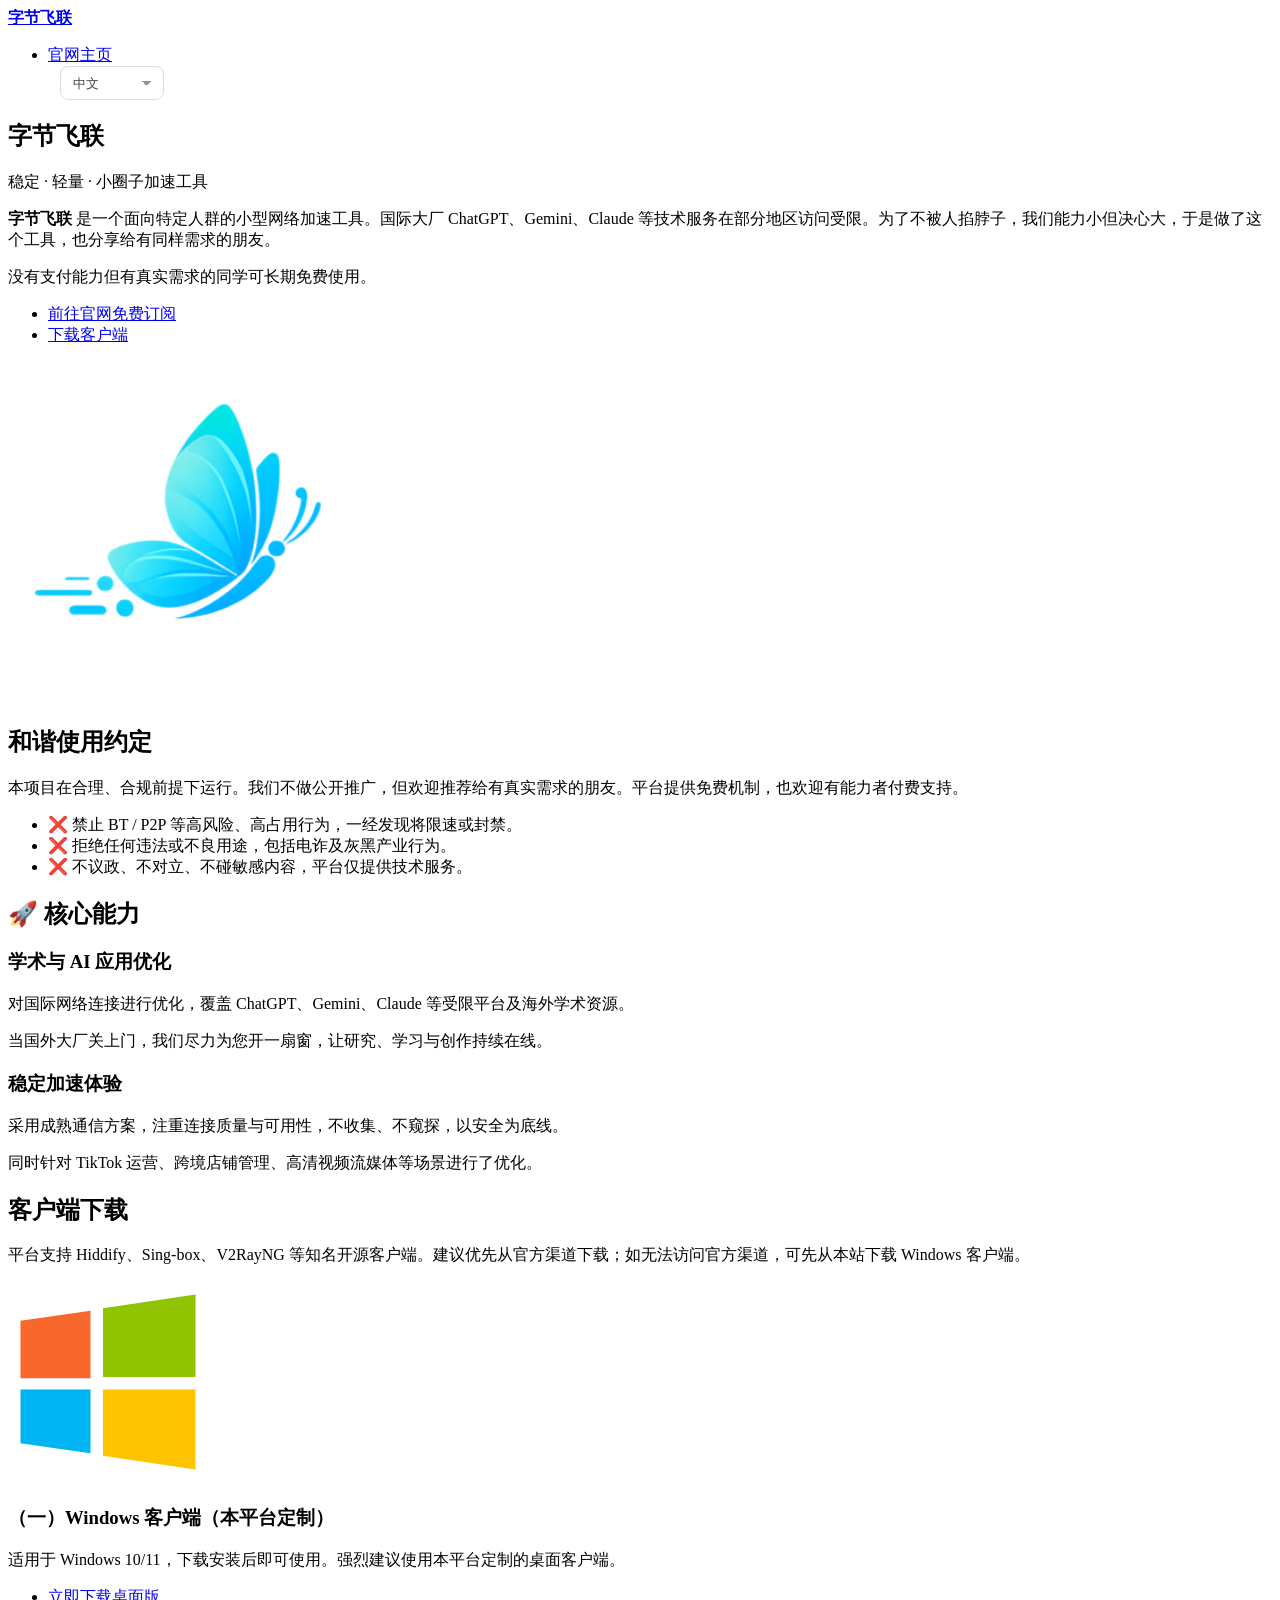
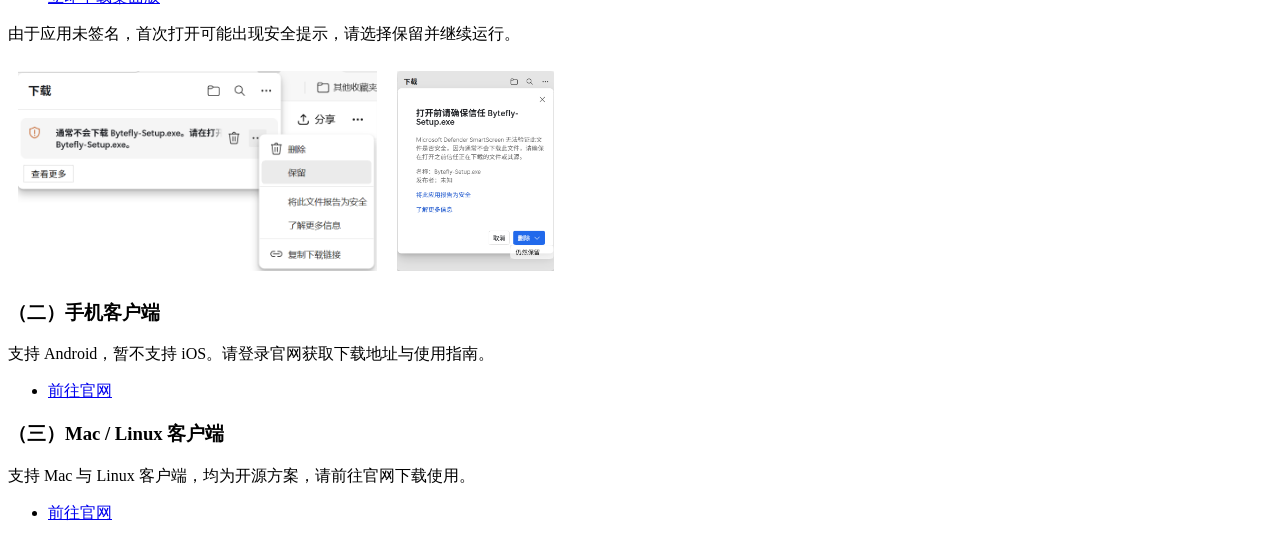
==== index.html @ 86e354cc "workflow" ====
<!DOCTYPE HTML>
<html lang="zh-CN">
	<head>
		<title>字节飞联</title>
		<meta charset="utf-8" />
		<meta name="viewport" content="width=device-width, initial-scale=1, user-scalable=no" />
		<meta name="description" content="字节飞联（Bytefly）是一个稳定、轻量的小圈子网络加速工具，面向学术科研、AI应用与跨境等场景，提供更顺畅的国际网络访问体验。" />
		<meta name="robots" content="index,follow" />
		<link rel="canonical" href="https://www.an1688.com/" />
		<link rel="alternate" hreflang="zh-CN" href="https://www.an1688.com/" />
		<link rel="alternate" hreflang="en" href="https://www.an1688.com/en.html" />
		<link rel="sitemap" type="application/xml" title="Sitemap" href="/sitemap.xml" />
		<meta property="og:site_name" content=字节飞联" />
		<meta property="og:title" content="字节飞联" />
		<meta property="og:description" content="稳定 · 轻量 · 小圈子加速工具。面向学术科研、AI应用与跨境等场景，提供更顺畅的国际网络访问体验。" />
		<meta property="og:url" content="https://www.an1688.com/" />
		<meta property="og:type" content="website" />
		<link rel="stylesheet" href="assets/css/main.css" />
		<style>
			#banner .image.object img {
				max-width: 340px;
				width: 100%;
				height: auto;
			}

			#download .img-row {
				display: flex;
				flex-wrap: wrap;
				align-items: center;
			}
			#download .img-row img {
				height: 200px;
				width: auto;
				margin: 10px;
				object-fit: contain;
			}

			#download .posts .image {
				display: flex;
				align-items: center;
				justify-content: center;
				background: #fff;
			}
			#download .posts .image img {
				max-width: 220px;
				max-height: 140px;
				width: auto;
				height: auto;
			}

			.lang-switch {
				margin-left: 12px;
				display: inline-flex;
				align-items: center;
			}
			.lang-switch select {
				min-width: 104px;
				height: 34px;
				padding: 0 34px 0 12px;
				border: 1px solid #d9dee7;
				border-radius: 8px;
				background: #fff;
				color: #3d4449;
				font-size: 13px;
				line-height: 34px;
				box-shadow: none;
				outline: none;
				cursor: pointer;
				appearance: none;
				-webkit-appearance: none;
				-moz-appearance: none;
				background-image:
					linear-gradient(45deg, transparent 50%, #8b949e 50%),
					linear-gradient(135deg, #8b949e 50%, transparent 50%);
				background-position:
					calc(100% - 16px) 14px,
					calc(100% - 11px) 14px;
				background-size: 5px 5px, 5px 5px;
				background-repeat: no-repeat;
				transition: border-color 0.2s ease, box-shadow 0.2s ease;
			}
			.lang-switch select:hover,
			.lang-switch select:focus {
				border-color: #f56a6a;
				box-shadow: 0 0 0 3px rgba(245, 106, 106, 0.08);
			}
		</style>
	</head>
	<body>
		<div id="wrapper">
			<div id="main">
				<div class="inner">
					<header id="header">
						<a href="index.html" class="logo"><strong>字节飞联</strong></a>
						<ul class="icons">
							<li><a href="https://www.an1688.com" class="icon solid fa-home"><span class="label">官网主页</span></a></li>
							<li class="lang-switch">
								<select id="langSelect" aria-label="选择语言">
									<option value="index.html" selected>中文</option>
									<option value="en.html">English</option>
								</select>
							</li>
						</ul>
					</header>

					<section id="banner">
						<div class="content">
							<header>
								<h1>字节飞联</h1>
								<p>稳定 · 轻量 · 小圈子加速工具</p>
							</header>
							<p><strong>字节飞联</strong> 是一个面向特定人群的小型网络加速工具。国际大厂 ChatGPT、Gemini、Claude 等技术服务在部分地区访问受限。为了不被人掐脖子，我们能力小但决心大，于是做了这个工具，也分享给有同样需求的朋友。</p>
							没有支付能力但有真实需求的同学可长期免费使用。</p>
							<ul class="actions">
								<li><a href="https://hudie2.an1688.com" class="button big">前往官网免费订阅</a></li>
								<li><a href="#download" class="button">下载客户端</a></li>
							</ul>
						</div>
						<span class="image object">
							<img src="images/logo.png" alt="字节飞联" />
						</span>
					</section>

					<section>
						<header class="major">
							<h2>和谐使用约定</h2>
						</header>
						<p>本项目在合理、合规前提下运行。我们不做公开推广，但欢迎推荐给有真实需求的朋友。平台提供免费机制，也欢迎有能力者付费支持。</p>
						<ul>
							<li>❌ 禁止 BT / P2P 等高风险、高占用行为，一经发现将限速或封禁。</li>
							<li>❌ 拒绝任何违法或不良用途，包括电诈及灰黑产业行为。</li>
							<li>❌ 不议政、不对立、不碰敏感内容，平台仅提供技术服务。</li>
						</ul>
					</section>

					<section>
						<header class="major">
							<h2>🚀 核心能力</h2>
						</header>
						<div class="features">
							<article>
								<span class="icon solid fa-rocket"></span>
								<div class="content">
									<h3>学术与 AI 应用优化</h3>
									<p>对国际网络连接进行优化，覆盖 ChatGPT、Gemini、Claude 等受限平台及海外学术资源。</p>
									<p>当国外大厂关上门，我们尽力为您开一扇窗，让研究、学习与创作持续在线。</p>
								</div>
							</article>
							<article>
								<span class="icon fa-gem"></span>
								<div class="content">
									<h3>稳定加速体验</h3>
									<p>采用成熟通信方案，注重连接质量与可用性，不收集、不窥探，以安全为底线。</p>
									<p>同时针对 TikTok 运营、跨境店铺管理、高清视频流媒体等场景进行了优化。</p>
								</div>
							</article>
						</div>
					</section>

					<section id="download">
						<header class="major">
							<h2>客户端下载</h2>
						</header>
						<div class="posts">
							<article>
								<p>平台支持 Hiddify、Sing-box、V2RayNG 等知名开源客户端。建议优先从官方渠道下载；如无法访问官方渠道，可先从本站下载 Windows 客户端。</p>
								<img src="images/Windows.png" alt="Windows" />
								<h3>（一）Windows 客户端（本平台定制）</h3>
								<p>适用于 Windows 10/11，下载安装后即可使用。强烈建议使用本平台定制的桌面客户端。</p>
								<ul class="actions">
									<li><a href="https://hudie2.an1688.com/downloads/Bytefly-Setup.exe" class="button">立即下载桌面版</a></li>
								</ul>
								<p>由于应用未签名，首次打开可能出现安全提示，请选择保留并继续运行。</p>
								<div class="img-row">
									<img src="images/save.png" alt="save" />
									<img src="images/save2.png" alt="save" />
								</div>
							</article>
						</div>
						<div class="posts">
							<article>
								<h3>（二）手机客户端</h3>
								<p>支持 Android，暂不支持 iOS。请登录官网获取下载地址与使用指南。</p>
								<ul class="actions">
									<li><a href="https://hudie2.an1688.com/#/knowledge" class="button big">前往官网</a></li>
								</ul>
							</article>
						</div>
						<div class="posts">
							<article>
								<h3>（三）Mac / Linux 客户端</h3>
								<p>支持 Mac 与 Linux 客户端，均为开源方案，请前往官网下载使用。</p>
								<ul class="actions">
									<li><a href="https://hudie2.an1688.com/#/knowledge" class="button big">前往官网</a></li>
								</ul>
							</article>
						</div>
					</section>
				</div>
			</div>
		</div>

		<script>
			document.getElementById("langSelect").addEventListener("change", function () {
				window.location.href = this.value;
			});
		</script>
	</body>
</html>
---- assets/css/main.css ----
@import url(fontawesome-all.min.css);
@import url("https://fonts.googleapis.com/css?family=Open+Sans:400,600,400italic,600italic|Roboto+Slab:400,700");
/*
	Editorial by HTML5 UP
	html5up.net | @ajlkn
	Free for personal and commercial use under the CCA 3.0 license (html5up.net/license)
*/
html, body, div, span, applet, object,
iframe, h1, h2, h3, h4, h5, h6, p, blockquote,
pre, a, abbr, acronym, address, big, cite,
code, del, dfn, em, img, ins, kbd, q, s, samp,
small, strike, strong, sub, sup, tt, var, b,
u, i, center, dl, dt, dd, ol, ul, li, fieldset,
form, label, legend, table, caption, tbody,
tfoot, thead, tr, th, td, article, aside,
canvas, details, embed, figure, figcaption,
footer, header, hgroup, menu, nav, output, ruby,
section, summary, time, mark, audio, video {
  margin: 0;
  padding: 0;
  border: 0;
  font-size: 100%;
  font: inherit;
  vertical-align: baseline; }

article, aside, details, figcaption, figure,
footer, header, hgroup, menu, nav, section {
  display: block; }

body {
  line-height: 1; }

ol, ul {
  list-style: none; }

blockquote, q {
  quotes: none; }
  blockquote:before, blockquote:after, q:before, q:after {
    content: '';
    content: none; }

table {
  border-collapse: collapse;
  border-spacing: 0; }

body {
  -webkit-text-size-adjust: none; }

mark {
  background-color: transparent;
  color: inherit; }

input::-moz-focus-inner {
  border: 0;
  padding: 0; }

input, select, textarea {
  -moz-appearance: none;
  -webkit-appearance: none;
  -ms-appearance: none;
  appearance: none; }

/* Basic */
@-ms-viewport {
  width: device-width; }

body {
  -ms-overflow-style: scrollbar; }

@media screen and (max-width: 480px) {
  html, body {
    min-width: 320px; } }

html {
  box-sizing: border-box; }

*, *:before, *:after {
  box-sizing: inherit; }

body {
  background: #ffffff; }
  body.is-preload *, body.is-preload *:before, body.is-preload *:after, body.is-resizing *, body.is-resizing *:before, body.is-resizing *:after {
    -moz-animation: none !important;
    -webkit-animation: none !important;
    -ms-animation: none !important;
    animation: none !important;
    -moz-transition: none !important;
    -webkit-transition: none !important;
    -ms-transition: none !important;
    transition: none !important; }

/* Type */
body, input, select, textarea {
  color: #7f888f;
  font-family: "Open Sans", sans-serif;
  font-size: 13pt;
  font-weight: 400;
  line-height: 1.65; }
  @media screen and (max-width: 1680px) {
    body, input, select, textarea {
      font-size: 11pt; } }
  @media screen and (max-width: 1280px) {
    body, input, select, textarea {
      font-size: 10pt; } }
  @media screen and (max-width: 360px) {
    body, input, select, textarea {
      font-size: 9pt; } }

a {
  -moz-transition: color 0.2s ease-in-out, border-bottom-color 0.2s ease-in-out;
  -webkit-transition: color 0.2s ease-in-out, border-bottom-color 0.2s ease-in-out;
  -ms-transition: color 0.2s ease-in-out, border-bottom-color 0.2s ease-in-out;
  transition: color 0.2s ease-in-out, border-bottom-color 0.2s ease-in-out;
  border-bottom: dotted 1px;
  color: #f56a6a;
  text-decoration: none; }
  a:hover {
    border-bottom-color: #f56a6a;
    color: #f56a6a !important; }
    a:hover strong {
      color: inherit; }

strong, b {
  color: #3d4449;
  font-weight: 600; }

em, i {
  font-style: italic; }

p {
  margin: 0 0 2em 0; }

h1, h2, h3, h4, h5, h6 {
  color: #3d4449;
  font-family: "Roboto Slab", serif;
  font-weight: 700;
  line-height: 1.5;
  margin: 0 0 1em 0; }
  h1 a, h2 a, h3 a, h4 a, h5 a, h6 a {
    color: inherit;
    text-decoration: none;
    border-bottom: 0; }

h1 {
  font-size: 4em;
  margin: 0 0 0.5em 0;
  line-height: 1.3; }

h2 {
  font-size: 1.75em; }

h3 {
  font-size: 1.25em; }

h4 {
  font-size: 1.1em; }

h5 {
  font-size: 0.9em; }

h6 {
  font-size: 0.7em; }

@media screen and (max-width: 1680px) {
  h1 {
    font-size: 3.5em; } }

@media screen and (max-width: 980px) {
  h1 {
    font-size: 3.25em; } }

@media screen and (max-width: 736px) {
  h1 {
    font-size: 2em;
    line-height: 1.4; }
  h2 {
    font-size: 1.5em; } }

sub {
  font-size: 0.8em;
  position: relative;
  top: 0.5em; }

sup {
  font-size: 0.8em;
  position: relative;
  top: -0.5em; }

blockquote {
  border-left: solid 3px rgba(210, 215, 217, 0.75);
  font-style: italic;
  margin: 0 0 2em 0;
  padding: 0.5em 0 0.5em 2em; }

code {
  background: rgba(230, 235, 237, 0.25);
  border-radius: 0.375em;
  border: solid 1px rgba(210, 215, 217, 0.75);
  font-family: "Courier New", monospace;
  font-size: 0.9em;
  margin: 0 0.25em;
  padding: 0.25em 0.65em; }

pre {
  -webkit-overflow-scrolling: touch;
  font-family: "Courier New", monospace;
  font-size: 0.9em;
  margin: 0 0 2em 0; }
  pre code {
    display: block;
    line-height: 1.75;
    padding: 1em 1.5em;
    overflow-x: auto; }

hr {
  border: 0;
  border-bottom: solid 1px rgba(210, 215, 217, 0.75);
  margin: 2em 0; }
  hr.major {
    margin: 3em 0; }

.align-left {
  text-align: left; }

.align-center {
  text-align: center; }

.align-right {
  text-align: right; }

/* Row */
.row {
  display: flex;
  flex-wrap: wrap;
  box-sizing: border-box;
  align-items: stretch; }
  .row > * {
    box-sizing: border-box; }
  .row.gtr-uniform > * > :last-child {
    margin-bottom: 0; }
  .row.aln-left {
    justify-content: flex-start; }
  .row.aln-center {
    justify-content: center; }
  .row.aln-right {
    justify-content: flex-end; }
  .row.aln-top {
    align-items: flex-start; }
  .row.aln-middle {
    align-items: center; }
  .row.aln-bottom {
    align-items: flex-end; }
  .row > .imp {
    order: -1; }
  .row > .col-1 {
    width: 8.33333%; }
  .row > .off-1 {
    margin-left: 8.33333%; }
  .row > .col-2 {
    width: 16.66667%; }
  .row > .off-2 {
    margin-left: 16.66667%; }
  .row > .col-3 {
    width: 25%; }
  .row > .off-3 {
    margin-left: 25%; }
  .row > .col-4 {
    width: 33.33333%; }
  .row > .off-4 {
    margin-left: 33.33333%; }
  .row > .col-5 {
    width: 41.66667%; }
  .row > .off-5 {
    margin-left: 41.66667%; }
  .row > .col-6 {
    width: 50%; }
  .row > .off-6 {
    margin-left: 50%; }
  .row > .col-7 {
    width: 58.33333%; }
  .row > .off-7 {
    margin-left: 58.33333%; }
  .row > .col-8 {
    width: 66.66667%; }
  .row > .off-8 {
    margin-left: 66.66667%; }
  .row > .col-9 {
    width: 75%; }
  .row > .off-9 {
    margin-left: 75%; }
  .row > .col-10 {
    width: 83.33333%; }
  .row > .off-10 {
    margin-left: 83.33333%; }
  .row > .col-11 {
    width: 91.66667%; }
  .row > .off-11 {
    margin-left: 91.66667%; }
  .row > .col-12 {
    width: 100%; }
  .row > .off-12 {
    margin-left: 100%; }
  .row.gtr-0 {
    margin-top: 0;
    margin-left: 0em; }
    .row.gtr-0 > * {
      padding: 0 0 0 0em; }
    .row.gtr-0.gtr-uniform {
      margin-top: 0em; }
      .row.gtr-0.gtr-uniform > * {
        padding-top: 0em; }
  .row.gtr-25 {
    margin-top: 0;
    margin-left: -0.375em; }
    .row.gtr-25 > * {
      padding: 0 0 0 0.375em; }
    .row.gtr-25.gtr-uniform {
      margin-top: -0.375em; }
      .row.gtr-25.gtr-uniform > * {
        padding-top: 0.375em; }
  .row.gtr-50 {
    margin-top: 0;
    margin-left: -0.75em; }
    .row.gtr-50 > * {
      padding: 0 0 0 0.75em; }
    .row.gtr-50.gtr-uniform {
      margin-top: -0.75em; }
      .row.gtr-50.gtr-uniform > * {
        padding-top: 0.75em; }
  .row {
    margin-top: 0;
    margin-left: -1.5em; }
    .row > * {
      padding: 0 0 0 1.5em; }
    .row.gtr-uniform {
      margin-top: -1.5em; }
      .row.gtr-uniform > * {
        padding-top: 1.5em; }
  .row.gtr-150 {
    margin-top: 0;
    margin-left: -2.25em; }
    .row.gtr-150 > * {
      padding: 0 0 0 2.25em; }
    .row.gtr-150.gtr-uniform {
      margin-top: -2.25em; }
      .row.gtr-150.gtr-uniform > * {
        padding-top: 2.25em; }
  .row.gtr-200 {
    margin-top: 0;
    margin-left: -3em; }
    .row.gtr-200 > * {
      padding: 0 0 0 3em; }
    .row.gtr-200.gtr-uniform {
      margin-top: -3em; }
      .row.gtr-200.gtr-uniform > * {
        padding-top: 3em; }
  @media screen and (max-width: 1680px) {
    .row {
      display: flex;
      flex-wrap: wrap;
      box-sizing: border-box;
      align-items: stretch; }
      .row > * {
        box-sizing: border-box; }
      .row.gtr-uniform > * > :last-child {
        margin-bottom: 0; }
      .row.aln-left {
        justify-content: flex-start; }
      .row.aln-center {
        justify-content: center; }
      .row.aln-right {
        justify-content: flex-end; }
      .row.aln-top {
        align-items: flex-start; }
      .row.aln-middle {
        align-items: center; }
      .row.aln-bottom {
        align-items: flex-end; }
      .row > .imp-xlarge {
        order: -1; }
      .row > .col-1-xlarge {
        width: 8.33333%; }
      .row > .off-1-xlarge {
        margin-left: 8.33333%; }
      .row > .col-2-xlarge {
        width: 16.66667%; }
      .row > .off-2-xlarge {
        margin-left: 16.66667%; }
      .row > .col-3-xlarge {
        width: 25%; }
      .row > .off-3-xlarge {
        margin-left: 25%; }
      .row > .col-4-xlarge {
        width: 33.33333%; }
      .row > .off-4-xlarge {
        margin-left: 33.33333%; }
      .row > .col-5-xlarge {
        width: 41.66667%; }
      .row > .off-5-xlarge {
        margin-left: 41.66667%; }
      .row > .col-6-xlarge {
        width: 50%; }
      .row > .off-6-xlarge {
        margin-left: 50%; }
      .row > .col-7-xlarge {
        width: 58.33333%; }
      .row > .off-7-xlarge {
        margin-left: 58.33333%; }
      .row > .col-8-xlarge {
        width: 66.66667%; }
      .row > .off-8-xlarge {
        margin-left: 66.66667%; }
      .row > .col-9-xlarge {
        width: 75%; }
      .row > .off-9-xlarge {
        margin-left: 75%; }
      .row > .col-10-xlarge {
        width: 83.33333%; }
      .row > .off-10-xlarge {
        margin-left: 83.33333%; }
      .row > .col-11-xlarge {
        width: 91.66667%; }
      .row > .off-11-xlarge {
        margin-left: 91.66667%; }
      .row > .col-12-xlarge {
        width: 100%; }
      .row > .off-12-xlarge {
        margin-left: 100%; }
      .row.gtr-0 {
        margin-top: 0;
        margin-left: 0em; }
        .row.gtr-0 > * {
          padding: 0 0 0 0em; }
        .row.gtr-0.gtr-uniform {
          margin-top: 0em; }
          .row.gtr-0.gtr-uniform > * {
            padding-top: 0em; }
      .row.gtr-25 {
        margin-top: 0;
        margin-left: -0.375em; }
        .row.gtr-25 > * {
          padding: 0 0 0 0.375em; }
        .row.gtr-25.gtr-uniform {
          margin-top: -0.375em; }
          .row.gtr-25.gtr-uniform > * {
            padding-top: 0.375em; }
      .row.gtr-50 {
        margin-top: 0;
        margin-left: -0.75em; }
        .row.gtr-50 > * {
          padding: 0 0 0 0.75em; }
        .row.gtr-50.gtr-uniform {
          margin-top: -0.75em; }
          .row.gtr-50.gtr-uniform > * {
            padding-top: 0.75em; }
      .row {
        margin-top: 0;
        margin-left: -1.5em; }
        .row > * {
          padding: 0 0 0 1.5em; }
        .row.gtr-uniform {
          margin-top: -1.5em; }
          .row.gtr-uniform > * {
            padding-top: 1.5em; }
      .row.gtr-150 {
        margin-top: 0;
        margin-left: -2.25em; }
        .row.gtr-150 > * {
          padding: 0 0 0 2.25em; }
        .row.gtr-150.gtr-uniform {
          margin-top: -2.25em; }
          .row.gtr-150.gtr-uniform > * {
            padding-top: 2.25em; }
      .row.gtr-200 {
        margin-top: 0;
        margin-left: -3em; }
        .row.gtr-200 > * {
          padding: 0 0 0 3em; }
        .row.gtr-200.gtr-uniform {
          margin-top: -3em; }
          .row.gtr-200.gtr-uniform > * {
            padding-top: 3em; } }
  @media screen and (max-width: 1280px) {
    .row {
      display: flex;
      flex-wrap: wrap;
      box-sizing: border-box;
      align-items: stretch; }
      .row > * {
        box-sizing: border-box; }
      .row.gtr-uniform > * > :last-child {
        margin-bottom: 0; }
      .row.aln-left {
        justify-content: flex-start; }
      .row.aln-center {
        justify-content: center; }
      .row.aln-right {
        justify-content: flex-end; }
      .row.aln-top {
        align-items: flex-start; }
      .row.aln-middle {
        align-items: center; }
      .row.aln-bottom {
        align-items: flex-end; }
      .row > .imp-large {
        order: -1; }
      .row > .col-1-large {
        width: 8.33333%; }
      .row > .off-1-large {
        margin-left: 8.33333%; }
      .row > .col-2-large {
        width: 16.66667%; }
      .row > .off-2-large {
        margin-left: 16.66667%; }
      .row > .col-3-large {
        width: 25%; }
      .row > .off-3-large {
        margin-left: 25%; }
      .row > .col-4-large {
        width: 33.33333%; }
      .row > .off-4-large {
        margin-left: 33.33333%; }
      .row > .col-5-large {
        width: 41.66667%; }
      .row > .off-5-large {
        margin-left: 41.66667%; }
      .row > .col-6-large {
        width: 50%; }
      .row > .off-6-large {
        margin-left: 50%; }
      .row > .col-7-large {
        width: 58.33333%; }
      .row > .off-7-large {
        margin-left: 58.33333%; }
      .row > .col-8-large {
        width: 66.66667%; }
      .row > .off-8-large {
        margin-left: 66.66667%; }
      .row > .col-9-large {
        width: 75%; }
      .row > .off-9-large {
        margin-left: 75%; }
      .row > .col-10-large {
        width: 83.33333%; }
      .row > .off-10-large {
        margin-left: 83.33333%; }
      .row > .col-11-large {
        width: 91.66667%; }
      .row > .off-11-large {
        margin-left: 91.66667%; }
      .row > .col-12-large {
        width: 100%; }
      .row > .off-12-large {
        margin-left: 100%; }
      .row.gtr-0 {
        margin-top: 0;
        margin-left: 0em; }
        .row.gtr-0 > * {
          padding: 0 0 0 0em; }
        .row.gtr-0.gtr-uniform {
          margin-top: 0em; }
          .row.gtr-0.gtr-uniform > * {
            padding-top: 0em; }
      .row.gtr-25 {
        margin-top: 0;
        margin-left: -0.375em; }
        .row.gtr-25 > * {
          padding: 0 0 0 0.375em; }
        .row.gtr-25.gtr-uniform {
          margin-top: -0.375em; }
          .row.gtr-25.gtr-uniform > * {
            padding-top: 0.375em; }
      .row.gtr-50 {
        margin-top: 0;
        margin-left: -0.75em; }
        .row.gtr-50 > * {
          padding: 0 0 0 0.75em; }
        .row.gtr-50.gtr-uniform {
          margin-top: -0.75em; }
          .row.gtr-50.gtr-uniform > * {
            padding-top: 0.75em; }
      .row {
        margin-top: 0;
        margin-left: -1.5em; }
        .row > * {
          padding: 0 0 0 1.5em; }
        .row.gtr-uniform {
          margin-top: -1.5em; }
          .row.gtr-uniform > * {
            padding-top: 1.5em; }
      .row.gtr-150 {
        margin-top: 0;
        margin-left: -2.25em; }
        .row.gtr-150 > * {
          padding: 0 0 0 2.25em; }
        .row.gtr-150.gtr-uniform {
          margin-top: -2.25em; }
          .row.gtr-150.gtr-uniform > * {
            padding-top: 2.25em; }
      .row.gtr-200 {
        margin-top: 0;
        margin-left: -3em; }
        .row.gtr-200 > * {
          padding: 0 0 0 3em; }
        .row.gtr-200.gtr-uniform {
          margin-top: -3em; }
          .row.gtr-200.gtr-uniform > * {
            padding-top: 3em; } }
  @media screen and (max-width: 980px) {
    .row {
      display: flex;
      flex-wrap: wrap;
      box-sizing: border-box;
      align-items: stretch; }
      .row > * {
        box-sizing: border-box; }
      .row.gtr-uniform > * > :last-child {
        margin-bottom: 0; }
      .row.aln-left {
        justify-content: flex-start; }
      .row.aln-center {
        justify-content: center; }
      .row.aln-right {
        justify-content: flex-end; }
      .row.aln-top {
        align-items: flex-start; }
      .row.aln-middle {
        align-items: center; }
      .row.aln-bottom {
        align-items: flex-end; }
      .row > .imp-medium {
        order: -1; }
      .row > .col-1-medium {
        width: 8.33333%; }
      .row > .off-1-medium {
        margin-left: 8.33333%; }
      .row > .col-2-medium {
        width: 16.66667%; }
      .row > .off-2-medium {
        margin-left: 16.66667%; }
      .row > .col-3-medium {
        width: 25%; }
      .row > .off-3-medium {
        margin-left: 25%; }
      .row > .col-4-medium {
        width: 33.33333%; }
      .row > .off-4-medium {
        margin-left: 33.33333%; }
      .row > .col-5-medium {
        width: 41.66667%; }
      .row > .off-5-medium {
        margin-left: 41.66667%; }
      .row > .col-6-medium {
        width: 50%; }
      .row > .off-6-medium {
        margin-left: 50%; }
      .row > .col-7-medium {
        width: 58.33333%; }
      .row > .off-7-medium {
        margin-left: 58.33333%; }
      .row > .col-8-medium {
        width: 66.66667%; }
      .row > .off-8-medium {
        margin-left: 66.66667%; }
      .row > .col-9-medium {
        width: 75%; }
      .row > .off-9-medium {
        margin-left: 75%; }
      .row > .col-10-medium {
        width: 83.33333%; }
      .row > .off-10-medium {
        margin-left: 83.33333%; }
      .row > .col-11-medium {
        width: 91.66667%; }
      .row > .off-11-medium {
        margin-left: 91.66667%; }
      .row > .col-12-medium {
        width: 100%; }
      .row > .off-12-medium {
        margin-left: 100%; }
      .row.gtr-0 {
        margin-top: 0;
        margin-left: 0em; }
        .row.gtr-0 > * {
          padding: 0 0 0 0em; }
        .row.gtr-0.gtr-uniform {
          margin-top: 0em; }
          .row.gtr-0.gtr-uniform > * {
            padding-top: 0em; }
      .row.gtr-25 {
        margin-top: 0;
        margin-left: -0.375em; }
        .row.gtr-25 > * {
          padding: 0 0 0 0.375em; }
        .row.gtr-25.gtr-uniform {
          margin-top: -0.375em; }
          .row.gtr-25.gtr-uniform > * {
            padding-top: 0.375em; }
      .row.gtr-50 {
        margin-top: 0;
        margin-left: -0.75em; }
        .row.gtr-50 > * {
          padding: 0 0 0 0.75em; }
        .row.gtr-50.gtr-uniform {
          margin-top: -0.75em; }
          .row.gtr-50.gtr-uniform > * {
            padding-top: 0.75em; }
      .row {
        margin-top: 0;
        margin-left: -1.5em; }
        .row > * {
          padding: 0 0 0 1.5em; }
        .row.gtr-uniform {
          margin-top: -1.5em; }
          .row.gtr-uniform > * {
            padding-top: 1.5em; }
      .row.gtr-150 {
        margin-top: 0;
        margin-left: -2.25em; }
        .row.gtr-150 > * {
          padding: 0 0 0 2.25em; }
        .row.gtr-150.gtr-uniform {
          margin-top: -2.25em; }
          .row.gtr-150.gtr-uniform > * {
            padding-top: 2.25em; }
      .row.gtr-200 {
        margin-top: 0;
        margin-left: -3em; }
        .row.gtr-200 > * {
          padding: 0 0 0 3em; }
        .row.gtr-200.gtr-uniform {
          margin-top: -3em; }
          .row.gtr-200.gtr-uniform > * {
            padding-top: 3em; } }
  @media screen and (max-width: 736px) {
    .row {
      display: flex;
      flex-wrap: wrap;
      box-sizing: border-box;
      align-items: stretch; }
      .row > * {
        box-sizing: border-box; }
      .row.gtr-uniform > * > :last-child {
        margin-bottom: 0; }
      .row.aln-left {
        justify-content: flex-start; }
      .row.aln-center {
        justify-content: center; }
      .row.aln-right {
        justify-content: flex-end; }
      .row.aln-top {
        align-items: flex-start; }
      .row.aln-middle {
        align-items: center; }
      .row.aln-bottom {
        align-items: flex-end; }
      .row > .imp-small {
        order: -1; }
      .row > .col-1-small {
        width: 8.33333%; }
      .row > .off-1-small {
        margin-left: 8.33333%; }
      .row > .col-2-small {
        width: 16.66667%; }
      .row > .off-2-small {
        margin-left: 16.66667%; }
      .row > .col-3-small {
        width: 25%; }
      .row > .off-3-small {
        margin-left: 25%; }
      .row > .col-4-small {
        width: 33.33333%; }
      .row > .off-4-small {
        margin-left: 33.33333%; }
      .row > .col-5-small {
        width: 41.66667%; }
      .row > .off-5-small {
        margin-left: 41.66667%; }
      .row > .col-6-small {
        width: 50%; }
      .row > .off-6-small {
        margin-left: 50%; }
      .row > .col-7-small {
        width: 58.33333%; }
      .row > .off-7-small {
        margin-left: 58.33333%; }
      .row > .col-8-small {
        width: 66.66667%; }
      .row > .off-8-small {
        margin-left: 66.66667%; }
      .row > .col-9-small {
        width: 75%; }
      .row > .off-9-small {
        margin-left: 75%; }
      .row > .col-10-small {
        width: 83.33333%; }
      .row > .off-10-small {
        margin-left: 83.33333%; }
      .row > .col-11-small {
        width: 91.66667%; }
      .row > .off-11-small {
        margin-left: 91.66667%; }
      .row > .col-12-small {
        width: 100%; }
      .row > .off-12-small {
        margin-left: 100%; }
      .row.gtr-0 {
        margin-top: 0;
        margin-left: 0em; }
        .row.gtr-0 > * {
          padding: 0 0 0 0em; }
        .row.gtr-0.gtr-uniform {
          margin-top: 0em; }
          .row.gtr-0.gtr-uniform > * {
            padding-top: 0em; }
      .row.gtr-25 {
        margin-top: 0;
        margin-left: -0.375em; }
        .row.gtr-25 > * {
          padding: 0 0 0 0.375em; }
        .row.gtr-25.gtr-uniform {
          margin-top: -0.375em; }
          .row.gtr-25.gtr-uniform > * {
            padding-top: 0.375em; }
      .row.gtr-50 {
        margin-top: 0;
        margin-left: -0.75em; }
        .row.gtr-50 > * {
          padding: 0 0 0 0.75em; }
        .row.gtr-50.gtr-uniform {
          margin-top: -0.75em; }
          .row.gtr-50.gtr-uniform > * {
            padding-top: 0.75em; }
      .row {
        margin-top: 0;
        margin-left: -1.5em; }
        .row > * {
          padding: 0 0 0 1.5em; }
        .row.gtr-uniform {
          margin-top: -1.5em; }
          .row.gtr-uniform > * {
            padding-top: 1.5em; }
      .row.gtr-150 {
        margin-top: 0;
        margin-left: -2.25em; }
        .row.gtr-150 > * {
          padding: 0 0 0 2.25em; }
        .row.gtr-150.gtr-uniform {
          margin-top: -2.25em; }
          .row.gtr-150.gtr-uniform > * {
            padding-top: 2.25em; }
      .row.gtr-200 {
        margin-top: 0;
        margin-left: -3em; }
        .row.gtr-200 > * {
          padding: 0 0 0 3em; }
        .row.gtr-200.gtr-uniform {
          margin-top: -3em; }
          .row.gtr-200.gtr-uniform > * {
            padding-top: 3em; } }
  @media screen and (max-width: 480px) {
    .row {
      display: flex;
      flex-wrap: wrap;
      box-sizing: border-box;
      align-items: stretch; }
      .row > * {
        box-sizing: border-box; }
      .row.gtr-uniform > * > :last-child {
        margin-bottom: 0; }
      .row.aln-left {
        justify-content: flex-start; }
      .row.aln-center {
        justify-content: center; }
      .row.aln-right {
        justify-content: flex-end; }
      .row.aln-top {
        align-items: flex-start; }
      .row.aln-middle {
        align-items: center; }
      .row.aln-bottom {
        align-items: flex-end; }
      .row > .imp-xsmall {
        order: -1; }
      .row > .col-1-xsmall {
        width: 8.33333%; }
      .row > .off-1-xsmall {
        margin-left: 8.33333%; }
      .row > .col-2-xsmall {
        width: 16.66667%; }
      .row > .off-2-xsmall {
        margin-left: 16.66667%; }
      .row > .col-3-xsmall {
        width: 25%; }
      .row > .off-3-xsmall {
        margin-left: 25%; }
      .row > .col-4-xsmall {
        width: 33.33333%; }
      .row > .off-4-xsmall {
        margin-left: 33.33333%; }
      .row > .col-5-xsmall {
        width: 41.66667%; }
      .row > .off-5-xsmall {
        margin-left: 41.66667%; }
      .row > .col-6-xsmall {
        width: 50%; }
      .row > .off-6-xsmall {
        margin-left: 50%; }
      .row > .col-7-xsmall {
        width: 58.33333%; }
      .row > .off-7-xsmall {
        margin-left: 58.33333%; }
      .row > .col-8-xsmall {
        width: 66.66667%; }
      .row > .off-8-xsmall {
        margin-left: 66.66667%; }
      .row > .col-9-xsmall {
        width: 75%; }
      .row > .off-9-xsmall {
        margin-left: 75%; }
      .row > .col-10-xsmall {
        width: 83.33333%; }
      .row > .off-10-xsmall {
        margin-left: 83.33333%; }
      .row > .col-11-xsmall {
        width: 91.66667%; }
      .row > .off-11-xsmall {
        margin-left: 91.66667%; }
      .row > .col-12-xsmall {
        width: 100%; }
      .row > .off-12-xsmall {
        margin-left: 100%; }
      .row.gtr-0 {
        margin-top: 0;
        margin-left: 0em; }
        .row.gtr-0 > * {
          padding: 0 0 0 0em; }
        .row.gtr-0.gtr-uniform {
          margin-top: 0em; }
          .row.gtr-0.gtr-uniform > * {
            padding-top: 0em; }
      .row.gtr-25 {
        margin-top: 0;
        margin-left: -0.375em; }
        .row.gtr-25 > * {
          padding: 0 0 0 0.375em; }
        .row.gtr-25.gtr-uniform {
          margin-top: -0.375em; }
          .row.gtr-25.gtr-uniform > * {
            padding-top: 0.375em; }
      .row.gtr-50 {
        margin-top: 0;
        margin-left: -0.75em; }
        .row.gtr-50 > * {
          padding: 0 0 0 0.75em; }
        .row.gtr-50.gtr-uniform {
          margin-top: -0.75em; }
          .row.gtr-50.gtr-uniform > * {
            padding-top: 0.75em; }
      .row {
        margin-top: 0;
        margin-left: -1.5em; }
        .row > * {
          padding: 0 0 0 1.5em; }
        .row.gtr-uniform {
          margin-top: -1.5em; }
          .row.gtr-uniform > * {
            padding-top: 1.5em; }
      .row.gtr-150 {
        margin-top: 0;
        margin-left: -2.25em; }
        .row.gtr-150 > * {
          padding: 0 0 0 2.25em; }
        .row.gtr-150.gtr-uniform {
          margin-top: -2.25em; }
          .row.gtr-150.gtr-uniform > * {
            padding-top: 2.25em; }
      .row.gtr-200 {
        margin-top: 0;
        margin-left: -3em; }
        .row.gtr-200 > * {
          padding: 0 0 0 3em; }
        .row.gtr-200.gtr-uniform {
          margin-top: -3em; }
          .row.gtr-200.gtr-uniform > * {
            padding-top: 3em; } }

/* Section/Article */
section.special, article.special {
  text-align: center; }

header p {
  font-family: "Roboto Slab", serif;
  font-size: 1em;
  font-weight: 400;
  letter-spacing: 0.075em;
  margin-top: -0.5em;
  text-transform: uppercase; }

header.major > :last-child {
  border-bottom: solid 3px #f56a6a;
  display: inline-block;
  margin: 0 0 2em 0;
  padding: 0 0.75em 0.5em 0; }

header.main > :last-child {
  margin: 0 0 1em 0; }

/* Form */
form {
  margin: 0 0 2em 0; }

label {
  color: #3d4449;
  display: block;
  font-size: 0.9em;
  font-weight: 600;
  margin: 0 0 1em 0; }

input[type="text"],
input[type="password"],
input[type="email"],
input[type="tel"],
input[type="search"],
input[type="url"],
select,
textarea {
  -moz-appearance: none;
  -webkit-appearance: none;
  -ms-appearance: none;
  appearance: none;
  background: #ffffff;
  border-radius: 0.375em;
  border: none;
  border: solid 1px rgba(210, 215, 217, 0.75);
  color: inherit;
  display: block;
  outline: 0;
  padding: 0 1em;
  text-decoration: none;
  width: 100%; }
  input[type="text"]:invalid,
  input[type="password"]:invalid,
  input[type="email"]:invalid,
  input[type="tel"]:invalid,
  input[type="search"]:invalid,
  input[type="url"]:invalid,
  select:invalid,
  textarea:invalid {
    box-shadow: none; }
  input[type="text"]:focus,
  input[type="password"]:focus,
  input[type="email"]:focus,
  input[type="tel"]:focus,
  input[type="search"]:focus,
  input[type="url"]:focus,
  select:focus,
  textarea:focus {
    border-color: #f56a6a;
    box-shadow: 0 0 0 1px #f56a6a; }

select {
  background-image: url("data:image/svg+xml;charset=utf8,%3Csvg xmlns='http://www.w3.org/2000/svg' width='40' height='40' preserveAspectRatio='none' viewBox='0 0 40 40'%3E%3Cpath d='M9.4,12.3l10.4,10.4l10.4-10.4c0.2-0.2,0.5-0.4,0.9-0.4c0.3,0,0.6,0.1,0.9,0.4l3.3,3.3c0.2,0.2,0.4,0.5,0.4,0.9 c0,0.4-0.1,0.6-0.4,0.9L20.7,31.9c-0.2,0.2-0.5,0.4-0.9,0.4c-0.3,0-0.6-0.1-0.9-0.4L4.3,17.3c-0.2-0.2-0.4-0.5-0.4-0.9 c0-0.4,0.1-0.6,0.4-0.9l3.3-3.3c0.2-0.2,0.5-0.4,0.9-0.4S9.1,12.1,9.4,12.3z' fill='rgba(210, 215, 217, 0.75)' /%3E%3C/svg%3E");
  background-size: 1.25em;
  background-repeat: no-repeat;
  background-position: calc(100% - 1em) center;
  height: 2.75em;
  padding-right: 2.75em;
  text-overflow: ellipsis; }
  select option {
    color: #3d4449;
    background: #ffffff; }
  select:focus::-ms-value {
    background-color: transparent; }
  select::-ms-expand {
    display: none; }

input[type="text"],
input[type="password"],
input[type="email"],
input[type="tel"],
input[type="search"],
input[type="url"],
select {
  height: 2.75em; }

textarea {
  padding: 0.75em 1em; }

input[type="checkbox"],
input[type="radio"] {
  -moz-appearance: none;
  -webkit-appearance: none;
  -ms-appearance: none;
  appearance: none;
  display: block;
  float: left;
  margin-right: -2em;
  opacity: 0;
  width: 1em;
  z-index: -1; }
  input[type="checkbox"] + label,
  input[type="radio"] + label {
    text-decoration: none;
    color: #7f888f;
    cursor: pointer;
    display: inline-block;
    font-size: 1em;
    font-weight: 400;
    padding-left: 2.4em;
    padding-right: 0.75em;
    position: relative; }
    input[type="checkbox"] + label:before,
    input[type="radio"] + label:before {
      -moz-osx-font-smoothing: grayscale;
      -webkit-font-smoothing: antialiased;
      display: inline-block;
      font-style: normal;
      font-variant: normal;
      text-rendering: auto;
      line-height: 1;
      text-transform: none !important;
      font-family: 'Font Awesome 5 Free';
      font-weight: 900; }
    input[type="checkbox"] + label:before,
    input[type="radio"] + label:before {
      background: #ffffff;
      border-radius: 0.375em;
      border: solid 1px rgba(210, 215, 217, 0.75);
      content: '';
      display: inline-block;
      font-size: 0.8em;
      height: 2.0625em;
      left: 0;
      line-height: 2.0625em;
      position: absolute;
      text-align: center;
      top: 0;
      width: 2.0625em; }
  input[type="checkbox"]:checked + label:before,
  input[type="radio"]:checked + label:before {
    background: #3d4449;
    border-color: #3d4449;
    color: #ffffff;
    content: '\f00c'; }
  input[type="checkbox"]:focus + label:before,
  input[type="radio"]:focus + label:before {
    border-color: #f56a6a;
    box-shadow: 0 0 0 1px #f56a6a; }

input[type="checkbox"] + label:before {
  border-radius: 0.375em; }

input[type="radio"] + label:before {
  border-radius: 100%; }

::-webkit-input-placeholder {
  color: #9fa3a6 !important;
  opacity: 1.0; }

:-moz-placeholder {
  color: #9fa3a6 !important;
  opacity: 1.0; }

::-moz-placeholder {
  color: #9fa3a6 !important;
  opacity: 1.0; }

:-ms-input-placeholder {
  color: #9fa3a6 !important;
  opacity: 1.0; }

/* Box */
.box {
  border-radius: 0.375em;
  border: solid 1px rgba(210, 215, 217, 0.75);
  margin-bottom: 2em;
  padding: 1.5em; }
  .box > :last-child,
  .box > :last-child > :last-child,
  .box > :last-child > :last-child > :last-child {
    margin-bottom: 0; }
  .box.alt {
    border: 0;
    border-radius: 0;
    padding: 0; }

/* Icon */
.icon {
  text-decoration: none;
  border-bottom: none;
  position: relative; }
  .icon:before {
    -moz-osx-font-smoothing: grayscale;
    -webkit-font-smoothing: antialiased;
    display: inline-block;
    font-style: normal;
    font-variant: normal;
    text-rendering: auto;
    line-height: 1;
    text-transform: none !important;
    font-family: 'Font Awesome 5 Free';
    font-weight: 400; }
  .icon > .label {
    display: none; }
  .icon:before {
    line-height: inherit; }
  .icon.solid:before {
    font-weight: 900; }
  .icon.brands:before {
    font-family: 'Font Awesome 5 Brands'; }

/* Image */
.image {
  border-radius: 0.375em;
  border: 0;
  display: inline-block;
  position: relative; }
  .image img {
    border-radius: 0.375em;
    display: block; }
  .image.left, .image.right {
    max-width: 40%; }
    .image.left img, .image.right img {
      width: 100%; }
  .image.left {
    float: left;
    padding: 0 1.5em 1em 0;
    top: 0.25em; }
  .image.right {
    float: right;
    padding: 0 0 1em 1.5em;
    top: 0.25em; }
  .image.fit {
    display: block;
    margin: 0 0 2em 0;
    width: 100%; }
    .image.fit img {
      width: 100%; }
  .image.main {
    display: block;
    margin: 0 0 3em 0;
    width: 100%; }
    .image.main img {
      width: 100%; }

a.image {
  overflow: hidden; }
  a.image img {
    -moz-transition: -moz-transform 0.2s ease;
    -webkit-transition: -webkit-transform 0.2s ease;
    -ms-transition: -ms-transform 0.2s ease;
    transition: transform 0.2s ease; }
  a.image:hover img {
    -moz-transform: scale(1.075);
    -webkit-transform: scale(1.075);
    -ms-transform: scale(1.075);
    transform: scale(1.075); }

/* List */
ol {
  list-style: decimal;
  margin: 0 0 2em 0;
  padding-left: 1.25em; }
  ol li {
    padding-left: 0.25em; }

ul {
  list-style: disc;
  margin: 0 0 2em 0;
  padding-left: 1em; }
  ul li {
    padding-left: 0.5em; }
  ul.alt {
    list-style: none;
    padding-left: 0; }
    ul.alt li {
      border-top: solid 1px rgba(210, 215, 217, 0.75);
      padding: 0.5em 0; }
      ul.alt li:first-child {
        border-top: 0;
        padding-top: 0; }

dl {
  margin: 0 0 2em 0; }
  dl dt {
    display: block;
    font-weight: 600;
    margin: 0 0 1em 0; }
  dl dd {
    margin-left: 2em; }

/* Actions */
ul.actions {
  display: -moz-flex;
  display: -webkit-flex;
  display: -ms-flex;
  display: flex;
  cursor: default;
  list-style: none;
  margin-left: -1em;
  padding-left: 0; }
  ul.actions li {
    padding: 0 0 0 1em;
    vertical-align: middle; }
  ul.actions.special {
    -moz-justify-content: center;
    -webkit-justify-content: center;
    -ms-justify-content: center;
    justify-content: center;
    width: 100%;
    margin-left: 0; }
    ul.actions.special li:first-child {
      padding-left: 0; }
  ul.actions.stacked {
    -moz-flex-direction: column;
    -webkit-flex-direction: column;
    -ms-flex-direction: column;
    flex-direction: column;
    margin-left: 0; }
    ul.actions.stacked li {
      padding: 1.3em 0 0 0; }
      ul.actions.stacked li:first-child {
        padding-top: 0; }
  ul.actions.fit {
    width: calc(100% + 1em); }
    ul.actions.fit li {
      -moz-flex-grow: 1;
      -webkit-flex-grow: 1;
      -ms-flex-grow: 1;
      flex-grow: 1;
      -moz-flex-shrink: 1;
      -webkit-flex-shrink: 1;
      -ms-flex-shrink: 1;
      flex-shrink: 1;
      width: 100%; }
      ul.actions.fit li > * {
        width: 100%; }
    ul.actions.fit.stacked {
      width: 100%; }

/* Icons */
ul.icons {
  cursor: default;
  list-style: none;
  padding-left: 0; }
  ul.icons li {
    display: inline-block;
    padding: 0 1em 0 0; }
    ul.icons li:last-child {
      padding-right: 0; }
    ul.icons li .icon {
      color: inherit; }
      ul.icons li .icon:before {
        font-size: 1.25em; }

/* Contact */
ul.contact {
  list-style: none;
  padding: 0; }
  ul.contact li {
    text-decoration: none;
    border-top: solid 1px rgba(210, 215, 217, 0.75);
    margin: 1.5em 0 0 0;
    padding: 1.5em 0 0 3em;
    position: relative; }
    ul.contact li:before {
      -moz-osx-font-smoothing: grayscale;
      -webkit-font-smoothing: antialiased;
      display: inline-block;
      font-style: normal;
      font-variant: normal;
      text-rendering: auto;
      line-height: 1;
      text-transform: none !important;
      font-family: 'Font Awesome 5 Free';
      font-weight: 400; }
    ul.contact li:before {
      color: #f56a6a;
      display: inline-block;
      font-size: 1.5em;
      height: 1.125em;
      left: 0;
      line-height: 1.125em;
      position: absolute;
      text-align: center;
      top: 1em;
      width: 1.5em; }
    ul.contact li:first-child {
      border-top: 0;
      margin-top: 0;
      padding-top: 0; }
      ul.contact li:first-child:before {
        top: 0; }
    ul.contact li a {
      color: inherit; }

/* Pagination */
ul.pagination {
  cursor: default;
  list-style: none;
  padding-left: 0; }
  ul.pagination li {
    display: inline-block;
    padding-left: 0;
    vertical-align: middle; }
    ul.pagination li > .page {
      -moz-transition: background-color 0.2s ease-in-out, color 0.2s ease-in-out;
      -webkit-transition: background-color 0.2s ease-in-out, color 0.2s ease-in-out;
      -ms-transition: background-color 0.2s ease-in-out, color 0.2s ease-in-out;
      transition: background-color 0.2s ease-in-out, color 0.2s ease-in-out;
      border-bottom: 0;
      border-radius: 0.375em;
      display: inline-block;
      font-size: 0.8em;
      font-weight: 600;
      height: 2em;
      line-height: 2em;
      margin: 0 0.125em;
      min-width: 2em;
      padding: 0 0.5em;
      text-align: center; }
      ul.pagination li > .page.active {
        background-color: #f56a6a;
        color: #ffffff !important; }
        ul.pagination li > .page.active:hover {
          background-color: #f67878; }
        ul.pagination li > .page.active:active {
          background-color: #f45c5c; }
    ul.pagination li:first-child {
      padding-right: 0.75em; }
    ul.pagination li:last-child {
      padding-left: 0.75em; }
  @media screen and (max-width: 480px) {
    ul.pagination li:nth-child(n+2):nth-last-child(n+2) {
      display: none; }
    ul.pagination li:first-child {
      padding-right: 0; } }

/* Table */
.table-wrapper {
  -webkit-overflow-scrolling: touch;
  overflow-x: auto; }

table {
  margin: 0 0 2em 0;
  width: 100%; }
  table tbody tr {
    border: solid 1px rgba(210, 215, 217, 0.75);
    border-left: 0;
    border-right: 0; }
    table tbody tr:nth-child(2n + 1) {
      background-color: rgba(230, 235, 237, 0.25); }
  table td {
    padding: 0.75em 0.75em; }
  table th {
    color: #3d4449;
    font-size: 0.9em;
    font-weight: 600;
    padding: 0 0.75em 0.75em 0.75em;
    text-align: left; }
  table thead {
    border-bottom: solid 2px rgba(210, 215, 217, 0.75); }
  table tfoot {
    border-top: solid 2px rgba(210, 215, 217, 0.75); }
  table.alt {
    border-collapse: separate; }
    table.alt tbody tr td {
      border: solid 1px rgba(210, 215, 217, 0.75);
      border-left-width: 0;
      border-top-width: 0; }
      table.alt tbody tr td:first-child {
        border-left-width: 1px; }
    table.alt tbody tr:first-child td {
      border-top-width: 1px; }
    table.alt thead {
      border-bottom: 0; }
    table.alt tfoot {
      border-top: 0; }

/* Button */
input[type="submit"],
input[type="reset"],
input[type="button"],
button,
.button {
  -moz-appearance: none;
  -webkit-appearance: none;
  -ms-appearance: none;
  appearance: none;
  -moz-transition: background-color 0.2s ease-in-out, color 0.2s ease-in-out;
  -webkit-transition: background-color 0.2s ease-in-out, color 0.2s ease-in-out;
  -ms-transition: background-color 0.2s ease-in-out, color 0.2s ease-in-out;
  transition: background-color 0.2s ease-in-out, color 0.2s ease-in-out;
  background-color: transparent;
  border-radius: 0.375em;
  border: 0;
  box-shadow: inset 0 0 0 2px #f56a6a;
  color: #f56a6a !important;
  cursor: pointer;
  display: inline-block;
  font-family: "Roboto Slab", serif;
  font-size: 0.8em;
  font-weight: 700;
  height: 3.5em;
  letter-spacing: 0.075em;
  line-height: 3.5em;
  padding: 0 2.25em;
  text-align: center;
  text-decoration: none;
  text-transform: uppercase;
  white-space: nowrap; }
  input[type="submit"]:hover,
  input[type="reset"]:hover,
  input[type="button"]:hover,
  button:hover,
  .button:hover {
    background-color: rgba(245, 106, 106, 0.05); }
  input[type="submit"]:active,
  input[type="reset"]:active,
  input[type="button"]:active,
  button:active,
  .button:active {
    background-color: rgba(245, 106, 106, 0.15); }
  input[type="submit"].icon:before,
  input[type="reset"].icon:before,
  input[type="button"].icon:before,
  button.icon:before,
  .button.icon:before {
    margin-right: 0.5em; }
  input[type="submit"].fit,
  input[type="reset"].fit,
  input[type="button"].fit,
  button.fit,
  .button.fit {
    width: 100%; }
  input[type="submit"].small,
  input[type="reset"].small,
  input[type="button"].small,
  button.small,
  .button.small {
    font-size: 0.6em; }
  input[type="submit"].large,
  input[type="reset"].large,
  input[type="button"].large,
  button.large,
  .button.large {
    font-size: 1em;
    height: 3.65em;
    line-height: 3.65em; }
  input[type="submit"].primary,
  input[type="reset"].primary,
  input[type="button"].primary,
  button.primary,
  .button.primary {
    background-color: #f56a6a;
    box-shadow: none;
    color: #ffffff !important; }
    input[type="submit"].primary:hover,
    input[type="reset"].primary:hover,
    input[type="button"].primary:hover,
    button.primary:hover,
    .button.primary:hover {
      background-color: #f67878; }
    input[type="submit"].primary:active,
    input[type="reset"].primary:active,
    input[type="button"].primary:active,
    button.primary:active,
    .button.primary:active {
      background-color: #f45c5c; }
  input[type="submit"].disabled, input[type="submit"]:disabled,
  input[type="reset"].disabled,
  input[type="reset"]:disabled,
  input[type="button"].disabled,
  input[type="button"]:disabled,
  button.disabled,
  button:disabled,
  .button.disabled,
  .button:disabled {
    pointer-events: none;
    opacity: 0.25; }

/* Mini Posts */
.mini-posts article {
  border-top: solid 1px rgba(210, 215, 217, 0.75);
  margin-top: 2em;
  padding-top: 2em; }
  .mini-posts article .image {
    display: block;
    margin: 0 0 1.5em 0; }
    .mini-posts article .image img {
      display: block;
      width: 100%; }
  .mini-posts article:first-child {
    border-top: 0;
    margin-top: 0;
    padding-top: 0; }

/* Features */
.features {
  display: -moz-flex;
  display: -webkit-flex;
  display: -ms-flex;
  display: flex;
  -moz-flex-wrap: wrap;
  -webkit-flex-wrap: wrap;
  -ms-flex-wrap: wrap;
  flex-wrap: wrap;
  margin: 0 0 2em -3em;
  width: calc(100% + 3em); }
  .features article {
    -moz-align-items: center;
    -webkit-align-items: center;
    -ms-align-items: center;
    align-items: center;
    display: -moz-flex;
    display: -webkit-flex;
    display: -ms-flex;
    display: flex;
    margin: 0 0 3em 3em;
    position: relative;
    width: calc(50% - 3em); }
    .features article:nth-child(2n - 1) {
      margin-right: 1.5em; }
    .features article:nth-child(2n) {
      margin-left: 1.5em; }
    .features article:nth-last-child(1), .features article:nth-last-child(2) {
      margin-bottom: 0; }
    .features article .icon {
      -moz-flex-grow: 0;
      -webkit-flex-grow: 0;
      -ms-flex-grow: 0;
      flex-grow: 0;
      -moz-flex-shrink: 0;
      -webkit-flex-shrink: 0;
      -ms-flex-shrink: 0;
      flex-shrink: 0;
      display: block;
      height: 10em;
      line-height: 10em;
      margin: 0 2em 0 0;
      text-align: center;
      width: 10em; }
      .features article .icon:before {
        color: #f56a6a;
        font-size: 2.75rem;
        position: relative;
        top: 0.05em; }
      .features article .icon:after {
        -moz-transform: rotate(45deg);
        -webkit-transform: rotate(45deg);
        -ms-transform: rotate(45deg);
        transform: rotate(45deg);
        border-radius: 0.25rem;
        border: solid 2px rgba(210, 215, 217, 0.75);
        content: '';
        display: block;
        height: 7em;
        left: 50%;
        margin: -3.5em 0 0 -3.5em;
        position: absolute;
        top: 50%;
        width: 7em; }
    .features article .content {
      -moz-flex-grow: 1;
      -webkit-flex-grow: 1;
      -ms-flex-grow: 1;
      flex-grow: 1;
      -moz-flex-shrink: 1;
      -webkit-flex-shrink: 1;
      -ms-flex-shrink: 1;
      flex-shrink: 1;
      width: 100%; }
      .features article .content > :last-child {
        margin-bottom: 0; }
  @media screen and (max-width: 980px) {
    .features {
      margin: 0 0 2em 0;
      width: 100%; }
      .features article {
        margin: 0 0 3em 0;
        width: 100%; }
        .features article:nth-child(2n - 1) {
          margin-right: 0; }
        .features article:nth-child(2n) {
          margin-left: 0; }
        .features article:nth-last-child(1), .features article:nth-last-child(2) {
          margin-bottom: 3em; }
        .features article:last-child {
          margin-bottom: 0; }
        .features article .icon {
          height: 8em;
          line-height: 8em;
          width: 8em; }
          .features article .icon:before {
            font-size: 2.25rem; }
          .features article .icon:after {
            height: 6em;
            margin: -3em 0 0 -3em;
            width: 6em; } }
  @media screen and (max-width: 480px) {
    .features article {
      -moz-flex-direction: column;
      -webkit-flex-direction: column;
      -ms-flex-direction: column;
      flex-direction: column;
      -moz-align-items: -moz-flex-start;
      -webkit-align-items: -webkit-flex-start;
      -ms-align-items: -ms-flex-start;
      align-items: flex-start; }
      .features article .icon {
        height: 6em;
        line-height: 6em;
        margin: 0 0 1.5em 0;
        width: 6em; }
        .features article .icon:before {
          font-size: 1.5rem; }
        .features article .icon:after {
          height: 4em;
          margin: -2em 0 0 -2em;
          width: 4em; } }
  @media screen and (max-width: 480px) {
    .features article .icon:before {
      font-size: 1.25rem; } }

/* Posts */
.posts {
  display: -moz-flex;
  display: -webkit-flex;
  display: -ms-flex;
  display: flex;
  -moz-flex-wrap: wrap;
  -webkit-flex-wrap: wrap;
  -ms-flex-wrap: wrap;
  flex-wrap: wrap;
  margin: 0 0 2em -6em;
  width: calc(100% + 6em); }
  .posts article {
    -moz-flex-grow: 0;
    -webkit-flex-grow: 0;
    -ms-flex-grow: 0;
    flex-grow: 0;
    -moz-flex-shrink: 1;
    -webkit-flex-shrink: 1;
    -ms-flex-shrink: 1;
    flex-shrink: 1;
    margin: 0 0 6em 6em;
    position: relative;
    width: calc(33.33333% - 6em); }
    .posts article:before {
      background: rgba(210, 215, 217, 0.75);
      content: '';
      display: block;
      height: calc(100% + 6em);
      left: -3em;
      position: absolute;
      top: 0;
      width: 1px; }
    .posts article:after {
      background: rgba(210, 215, 217, 0.75);
      bottom: -3em;
      content: '';
      display: block;
      height: 1px;
      position: absolute;
      right: 0;
      width: calc(100% + 6em); }
    .posts article > :last-child {
      margin-bottom: 0; }
    .posts article .image {
      display: block;
      margin: 0 0 2em 0; }
      .posts article .image img {
        display: block;
        width: 100%; }
  @media screen and (min-width: 1681px) {
    .posts article:nth-child(3n + 1):before {
      display: none; }
    .posts article:nth-child(3n + 1):after {
      width: 100%; }
    .posts article:nth-last-child(1), .posts article:nth-last-child(2), .posts article:nth-last-child(3) {
      margin-bottom: 0; }
      .posts article:nth-last-child(1):before, .posts article:nth-last-child(2):before, .posts article:nth-last-child(3):before {
        height: 100%; }
      .posts article:nth-last-child(1):after, .posts article:nth-last-child(2):after, .posts article:nth-last-child(3):after {
        display: none; } }
  @media screen and (max-width: 1680px) {
    .posts article {
      width: calc(50% - 6em); }
      .posts article:nth-last-child(3) {
        margin-bottom: 6em; } }
  @media screen and (min-width: 481px) and (max-width: 1680px) {
    .posts article:nth-child(2n + 1):before {
      display: none; }
    .posts article:nth-child(2n + 1):after {
      width: 100%; }
    .posts article:nth-last-child(1), .posts article:nth-last-child(2) {
      margin-bottom: 0; }
      .posts article:nth-last-child(1):before, .posts article:nth-last-child(2):before {
        height: 100%; }
      .posts article:nth-last-child(1):after, .posts article:nth-last-child(2):after {
        display: none; } }
  @media screen and (max-width: 736px) {
    .posts {
      margin: 0 0 2em -4.5em;
      width: calc(100% + 4.5em); }
      .posts article {
        margin: 0 0 4.5em 4.5em;
        width: calc(50% - 4.5em); }
        .posts article:before {
          height: calc(100% + 4.5em);
          left: -2.25em; }
        .posts article:after {
          bottom: -2.25em;
          width: calc(100% + 4.5em); }
        .posts article:nth-last-child(3) {
          margin-bottom: 4.5em; } }
  @media screen and (max-width: 480px) {
    .posts {
      margin: 0 0 2em 0;
      width: 100%; }
      .posts article {
        margin: 0 0 4.5em 0;
        width: 100%; }
        .posts article:before {
          display: none; }
        .posts article:after {
          width: 100%; }
        .posts article:last-child {
          margin-bottom: 0; }
          .posts article:last-child:after {
            display: none; } }

/* Wrapper */
#wrapper {
  display: -moz-flex;
  display: -webkit-flex;
  display: -ms-flex;
  display: flex;
  -moz-flex-direction: row-reverse;
  -webkit-flex-direction: row-reverse;
  -ms-flex-direction: row-reverse;
  flex-direction: row-reverse;
  min-height: 100vh; }

/* Main */
#main {
  -moz-flex-grow: 1;
  -webkit-flex-grow: 1;
  -ms-flex-grow: 1;
  flex-grow: 1;
  -moz-flex-shrink: 1;
  -webkit-flex-shrink: 1;
  -ms-flex-shrink: 1;
  flex-shrink: 1;
  width: 100%; }
  #main > .inner {
    padding: 0 6em 0.1em 6em ;
    margin: 0 auto;
    max-width: 110em; }
    #main > .inner > section {
      padding: 6em 0 4em 0 ;
      border-top: solid 2px rgba(210, 215, 217, 0.75); }
      #main > .inner > section:first-of-type {
        border-top: 0 !important; }
  @media screen and (max-width: 1680px) {
    #main > .inner {
      padding: 0 5em 0.1em 5em ; }
      #main > .inner > section {
        padding: 5em 0 3em 0 ; } }
  @media screen and (max-width: 1280px) {
    #main > .inner {
      padding: 0 4em 0.1em 4em ; }
      #main > .inner > section {
        padding: 4em 0 2em 0 ; } }
  @media screen and (max-width: 736px) {
    #main > .inner {
      padding: 0 2em 0.1em 2em ; }
      #main > .inner > section {
        padding: 3em 0 1em 0 ; } }

/* Sidebar */
#search form {
  text-decoration: none;
  position: relative; }
  #search form:before {
    -moz-osx-font-smoothing: grayscale;
    -webkit-font-smoothing: antialiased;
    display: inline-block;
    font-style: normal;
    font-variant: normal;
    text-rendering: auto;
    line-height: 1;
    text-transform: none !important;
    font-family: 'Font Awesome 5 Free';
    font-weight: 900; }
  #search form:before {
    -moz-transform: scaleX(-1);
    -webkit-transform: scaleX(-1);
    -ms-transform: scaleX(-1);
    transform: scaleX(-1);
    color: #7f888f;
    content: '\f002';
    cursor: default;
    display: block;
    font-size: 1.5em;
    height: 2em;
    line-height: 2em;
    opacity: 0.325;
    position: absolute;
    right: 0;
    text-align: center;
    top: 0;
    width: 2em; }
  #search form input[type="text"] {
    padding-right: 2.75em; }

#sidebar {
  -moz-flex-grow: 0;
  -webkit-flex-grow: 0;
  -ms-flex-grow: 0;
  flex-grow: 0;
  -moz-flex-shrink: 0;
  -webkit-flex-shrink: 0;
  -ms-flex-shrink: 0;
  flex-shrink: 0;
  -moz-transition: margin-left 0.5s ease, box-shadow 0.5s ease;
  -webkit-transition: margin-left 0.5s ease, box-shadow 0.5s ease;
  -ms-transition: margin-left 0.5s ease, box-shadow 0.5s ease;
  transition: margin-left 0.5s ease, box-shadow 0.5s ease;
  background-color: #f5f6f7;
  font-size: 0.9em;
  position: relative;
  width: 26em; }
  #sidebar h2 {
    font-size: 1.38889em; }
  #sidebar > .inner {
    padding: 2.22222em 2.22222em 2.44444em 2.22222em ;
    position: relative;
    width: 26em; }
    #sidebar > .inner > * {
      border-bottom: solid 2px rgba(210, 215, 217, 0.75);
      margin: 0 0 3.5em 0;
      padding: 0 0 3.5em 0; }
      #sidebar > .inner > * > :last-child {
        margin-bottom: 0; }
      #sidebar > .inner > *:last-child {
        border-bottom: 0;
        margin-bottom: 0;
        padding-bottom: 0; }
    #sidebar > .inner > .alt {
      background-color: #eff1f2;
      border-bottom: 0;
      margin: -2.22222em 0 4.44444em -2.22222em;
      padding: 2.22222em;
      width: calc(100% + 4.44444em); }
  #sidebar .toggle {
    text-decoration: none;
    -moz-transition: left 0.5s ease;
    -webkit-transition: left 0.5s ease;
    -ms-transition: left 0.5s ease;
    transition: left 0.5s ease;
    -webkit-tap-highlight-color: rgba(255, 255, 255, 0);
    border: 0;
    display: block;
    height: 7.5em;
    left: 26em;
    line-height: 7.5em;
    outline: 0;
    overflow: hidden;
    position: absolute;
    text-align: center;
    text-indent: -15em;
    white-space: nowrap;
    top: 0;
    width: 6em;
    z-index: 10000; }
    #sidebar .toggle:before {
      -moz-osx-font-smoothing: grayscale;
      -webkit-font-smoothing: antialiased;
      display: inline-block;
      font-style: normal;
      font-variant: normal;
      text-rendering: auto;
      line-height: 1;
      text-transform: none !important;
      font-family: 'Font Awesome 5 Free';
      font-weight: 900; }
    #sidebar .toggle:before {
      content: '\f0c9';
      font-size: 2rem;
      height: inherit;
      left: 0;
      line-height: inherit;
      position: absolute;
      text-indent: 0;
      top: 0;
      width: inherit; }
  #sidebar.inactive {
    margin-left: -26em; }
  @media screen and (max-width: 1680px) {
    #sidebar {
      width: 24em; }
      #sidebar > .inner {
        padding: 1.66667em 1.66667em 1.33333em 1.66667em ;
        width: 24em; }
        #sidebar > .inner > .alt {
          margin: -1.66667em 0 3.33333em -1.66667em;
          padding: 1.66667em;
          width: calc(100% + 3.33333em); }
      #sidebar .toggle {
        height: 6.25em;
        left: 24em;
        line-height: 6.25em;
        text-indent: 5em;
        width: 5em; }
        #sidebar .toggle:before {
          font-size: 1.5rem; }
      #sidebar.inactive {
        margin-left: -24em; } }
  @media screen and (max-width: 1280px) {
    #sidebar {
      box-shadow: 0 0 5em 0 rgba(0, 0, 0, 0.175);
      height: 100%;
      left: 0;
      position: fixed;
      top: 0;
      z-index: 10000; }
      #sidebar.inactive {
        box-shadow: none; }
      #sidebar > .inner {
        -webkit-overflow-scrolling: touch;
        height: 100%;
        left: 0;
        overflow-x: hidden;
        overflow-y: auto;
        position: absolute;
        top: 0; }
        #sidebar > .inner:after {
          content: '';
          display: block;
          height: 4em;
          width: 100%; }
      #sidebar .toggle {
        text-indent: 6em;
        width: 6em; }
        #sidebar .toggle:before {
          font-size: 1.5rem;
          margin-left: -0.4375em; }
      body.is-preload #sidebar {
        display: none; } }
  @media screen and (max-width: 736px) {
    #sidebar .toggle {
      text-indent: 7.25em;
      width: 7.25em; }
      #sidebar .toggle:before {
        color: #7f888f;
        margin-left: -0.0625em;
        margin-top: -0.25em;
        font-size: 1.1rem;
        z-index: 1; }
      #sidebar .toggle:after {
        background: rgba(222, 225, 226, 0.75);
        border-radius: 0.375em;
        content: '';
        height: 3.5em;
        left: 1em;
        position: absolute;
        top: 1em;
        width: 5em; } }

/* Header */
#header {
  display: -moz-flex;
  display: -webkit-flex;
  display: -ms-flex;
  display: flex;
  border-bottom: solid 5px #f56a6a;
  padding: 6em 0 1em 0;
  position: relative; }
  #header > * {
    -moz-flex: 1;
    -webkit-flex: 1;
    -ms-flex: 1;
    flex: 1;
    margin-bottom: 0; }
  #header .logo {
    border-bottom: 0;
    color: inherit;
    font-family: "Roboto Slab", serif;
    font-size: 1.125em; }
  #header .icons {
    text-align: right; }
  @media screen and (max-width: 1680px) {
    #header {
      padding-top: 5em; } }
  @media screen and (max-width: 736px) {
    #header {
      padding-top: 6.5em; }
      #header .logo {
        font-size: 1.25em;
        margin: 0; }
      #header .icons {
        height: 5em;
        line-height: 5em;
        position: absolute;
        right: -0.5em;
        top: 0; } }

/* Banner */
#banner {
  padding: 6em 0 4em 0 ;
  display: -moz-flex;
  display: -webkit-flex;
  display: -ms-flex;
  display: flex; }
  #banner h1 {
    margin-top: -0.125em; }
  #banner .content {
    -moz-flex-grow: 1;
    -webkit-flex-grow: 1;
    -ms-flex-grow: 1;
    flex-grow: 1;
    -moz-flex-shrink: 1;
    -webkit-flex-shrink: 1;
    -ms-flex-shrink: 1;
    flex-shrink: 1;
    width: 50%; }
  #banner .image {
    -moz-flex-grow: 0;
    -webkit-flex-grow: 0;
    -ms-flex-grow: 0;
    flex-grow: 0;
    -moz-flex-shrink: 0;
    -webkit-flex-shrink: 0;
    -ms-flex-shrink: 0;
    flex-shrink: 0;
    display: block;
    margin: 0 0 2em 4em;
    width: 50%; }
    #banner .image img {
      height: 100%;
      -moz-object-fit: cover;
      -webkit-object-fit: cover;
      -ms-object-fit: cover;
      object-fit: cover;
      -moz-object-position: center;
      -webkit-object-position: center;
      -ms-object-position: center;
      object-position: center;
      width: 100%; }
  @media screen and (orientation: portrait) {
    #banner {
      -moz-flex-direction: column-reverse;
      -webkit-flex-direction: column-reverse;
      -ms-flex-direction: column-reverse;
      flex-direction: column-reverse; }
      #banner h1 br {
        display: none; }
      #banner .content {
        -moz-flex-grow: 0;
        -webkit-flex-grow: 0;
        -ms-flex-grow: 0;
        flex-grow: 0;
        -moz-flex-shrink: 0;
        -webkit-flex-shrink: 0;
        -ms-flex-shrink: 0;
        flex-shrink: 0;
        width: 100%; }
      #banner .image {
        -moz-flex-grow: 0;
        -webkit-flex-grow: 0;
        -ms-flex-grow: 0;
        flex-grow: 0;
        -moz-flex-shrink: 0;
        -webkit-flex-shrink: 0;
        -ms-flex-shrink: 0;
        flex-shrink: 0;
        margin: 0 0 4em 0;
        height: 25em;
        max-height: 50vh;
        min-height: 18em;
        width: 100%; } }
  @media screen and (orientation: portrait) and (max-width: 480px) {
    #banner .image {
      max-height: 35vh; } }

/* Footer */
#footer .copyright {
  color: #9fa3a6;
  font-size: 0.9em; }
  #footer .copyright a {
    color: inherit; }

/* Menu */
#menu ul {
  -moz-user-select: none;
  -webkit-user-select: none;
  -ms-user-select: none;
  user-select: none;
  color: #3d4449;
  font-family: "Roboto Slab", serif;
  font-weight: 400;
  letter-spacing: 0.075em;
  list-style: none;
  margin-bottom: 0;
  padding: 0;
  text-transform: uppercase; }
  #menu ul a, #menu ul span {
    border-bottom: 0;
    color: inherit;
    cursor: pointer;
    display: block;
    font-size: 0.9em;
    padding: 0.625em 0; }
    #menu ul a:hover, #menu ul span:hover {
      color: #f56a6a; }
    #menu ul a.opener, #menu ul span.opener {
      -moz-transition: color 0.2s ease-in-out;
      -webkit-transition: color 0.2s ease-in-out;
      -ms-transition: color 0.2s ease-in-out;
      transition: color 0.2s ease-in-out;
      text-decoration: none;
      -webkit-tap-highlight-color: rgba(255, 255, 255, 0);
      position: relative; }
      #menu ul a.opener:before, #menu ul span.opener:before {
        -moz-osx-font-smoothing: grayscale;
        -webkit-font-smoothing: antialiased;
        display: inline-block;
        font-style: normal;
        font-variant: normal;
        text-rendering: auto;
        line-height: 1;
        text-transform: none !important;
        font-family: 'Font Awesome 5 Free';
        font-weight: 900; }
      #menu ul a.opener:before, #menu ul span.opener:before {
        -moz-transition: color 0.2s ease-in-out, -moz-transform 0.2s ease-in-out;
        -webkit-transition: color 0.2s ease-in-out, -webkit-transform 0.2s ease-in-out;
        -ms-transition: color 0.2s ease-in-out, -ms-transform 0.2s ease-in-out;
        transition: color 0.2s ease-in-out, transform 0.2s ease-in-out;
        color: #9fa3a6;
        content: '\f078';
        position: absolute;
        right: 0; }
      #menu ul a.opener:hover:before, #menu ul span.opener:hover:before {
        color: #f56a6a; }
      #menu ul a.opener.active + ul, #menu ul span.opener.active + ul {
        display: block; }
      #menu ul a.opener.active:before, #menu ul span.opener.active:before {
        -moz-transform: rotate(-180deg);
        -webkit-transform: rotate(-180deg);
        -ms-transform: rotate(-180deg);
        transform: rotate(-180deg); }

#menu > ul > li {
  border-top: solid 1px rgba(210, 215, 217, 0.75);
  margin: 0.5em 0 0 0;
  padding: 0.5em 0 0 0; }
  #menu > ul > li > ul {
    color: #9fa3a6;
    display: none;
    margin: 0.5em 0 1.5em 0;
    padding-left: 1em; }
    #menu > ul > li > ul a, #menu > ul > li > ul span {
      font-size: 0.8em; }
    #menu > ul > li > ul > li {
      margin: 0.125em 0 0 0;
      padding: 0.125em 0 0 0; }
  #menu > ul > li:first-child {
    border-top: 0;
    margin-top: 0;
    padding-top: 0; }
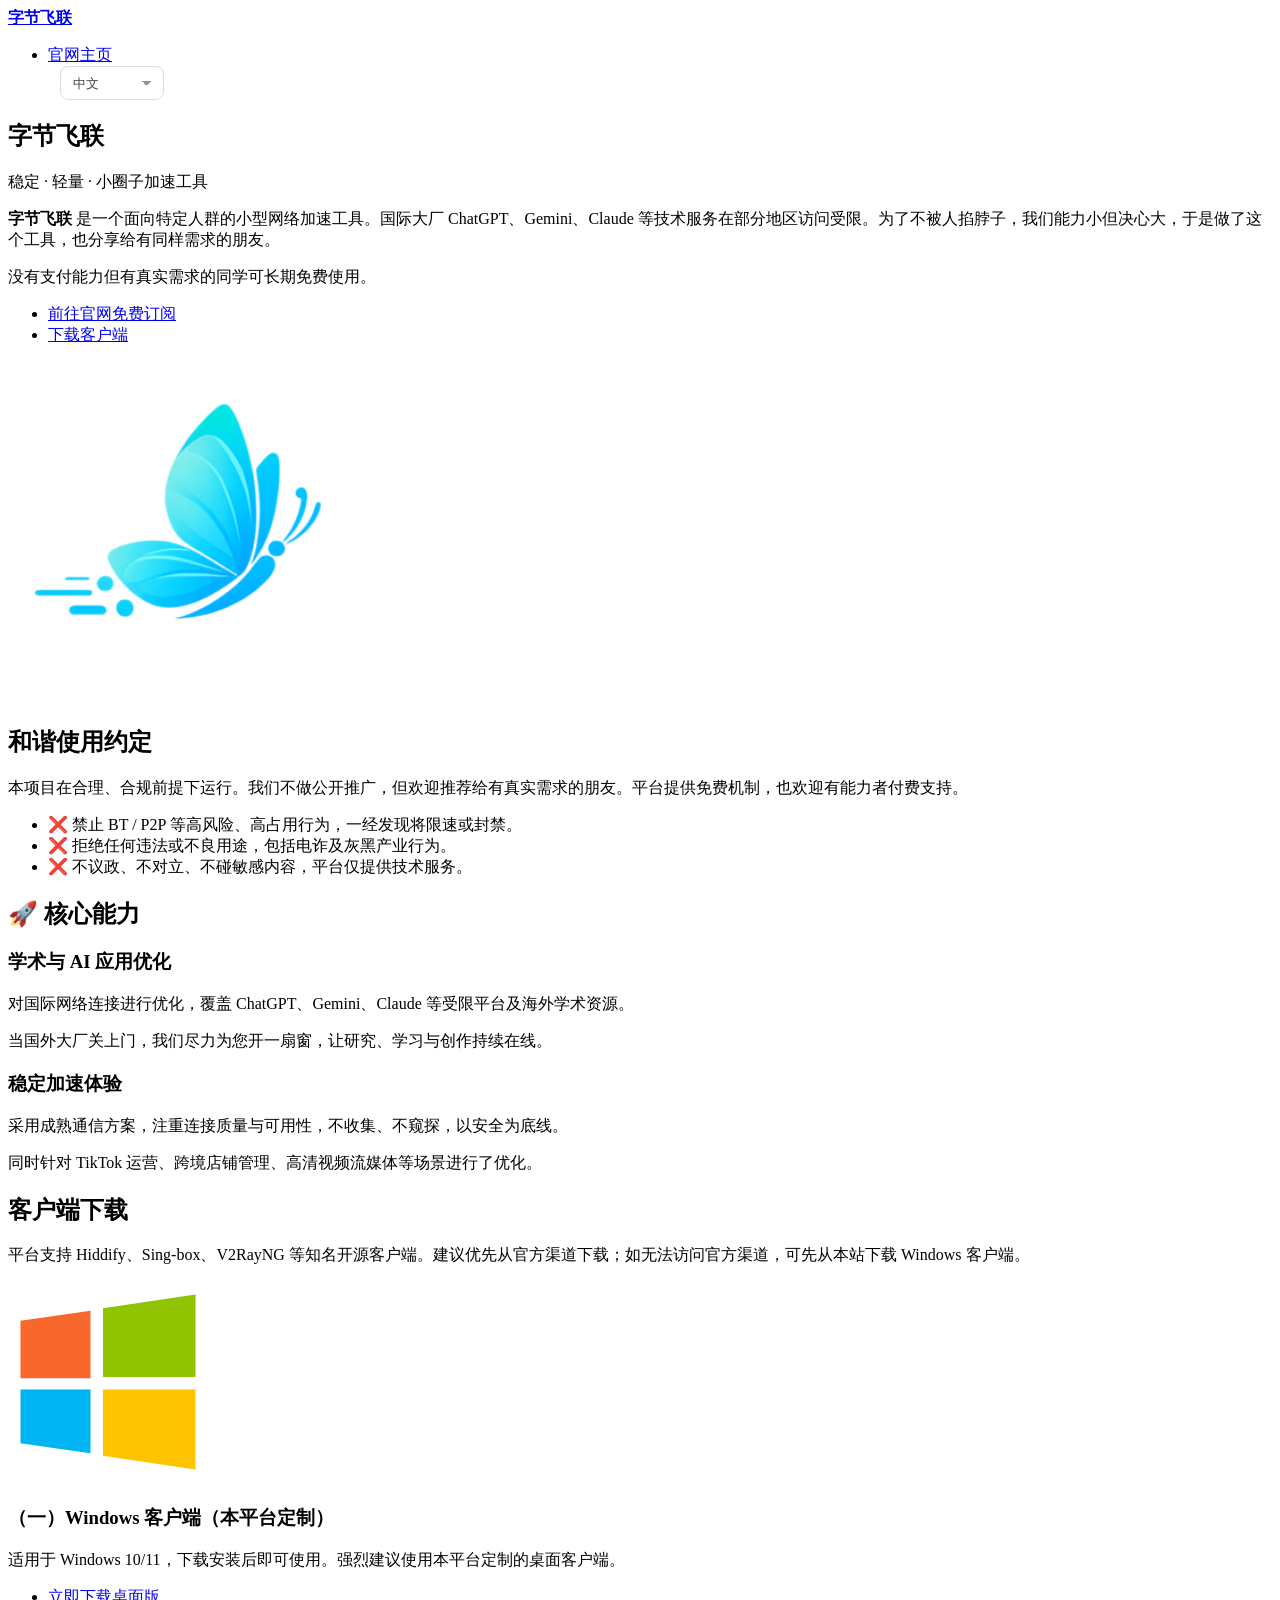
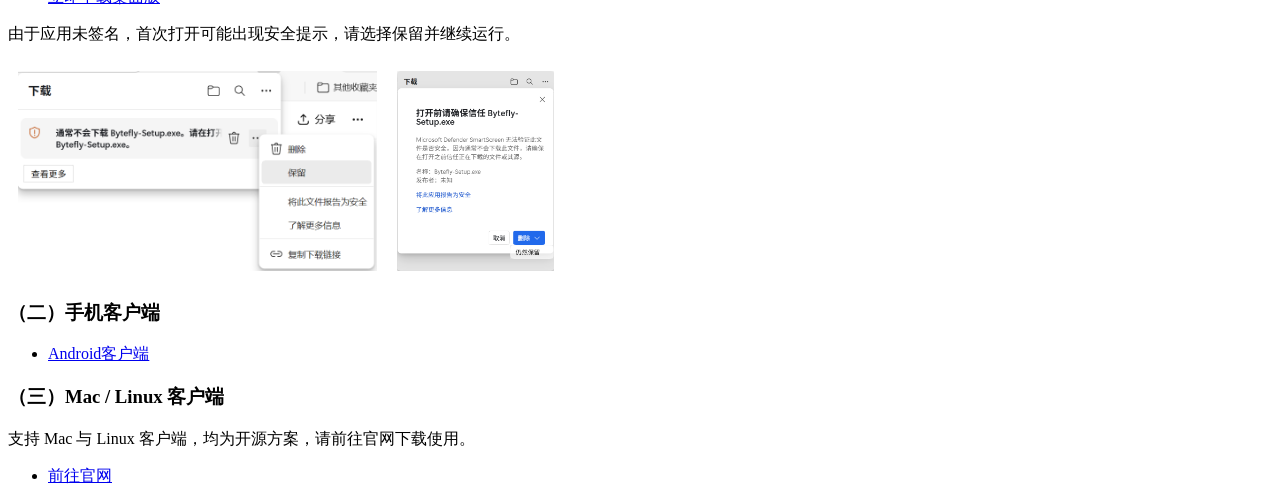
==== commit 15836846: "workflow" ====
--- a/index.html
+++ b/index.html
@@ -168,7 +168,7 @@
 								<h3>（一）Windows 客户端（本平台定制）</h3>
 								<p>适用于 Windows 10/11，下载安装后即可使用。强烈建议使用本平台定制的桌面客户端。</p>
 								<ul class="actions">
-									<li><a href="https://hudie2.an1688.com/downloads/Bytefly-Setup.exe" class="button">立即下载桌面版</a></li>
+									<li><a href="https://download.an1688.com/bytefly-windows/Bytefly-Setup-2.8.0.exe" class="button">立即下载桌面版</a></li>
 								</ul>
 								<p>由于应用未签名，首次打开可能出现安全提示，请选择保留并继续运行。</p>
 								<div class="img-row">
@@ -180,9 +180,8 @@
 						<div class="posts">
 							<article>
 								<h3>（二）手机客户端</h3>
-								<p>支持 Android，暂不支持 iOS。请登录官网获取下载地址与使用指南。</p>
 								<ul class="actions">
-									<li><a href="https://hudie2.an1688.com/#/knowledge" class="button big">前往官网</a></li>
+									<li><a href="https://download.an1688.com/bytefly-app/bytefly-android-2.0.apk" class="button">Android客户端</a></li>
 								</ul>
 							</article>
 						</div>
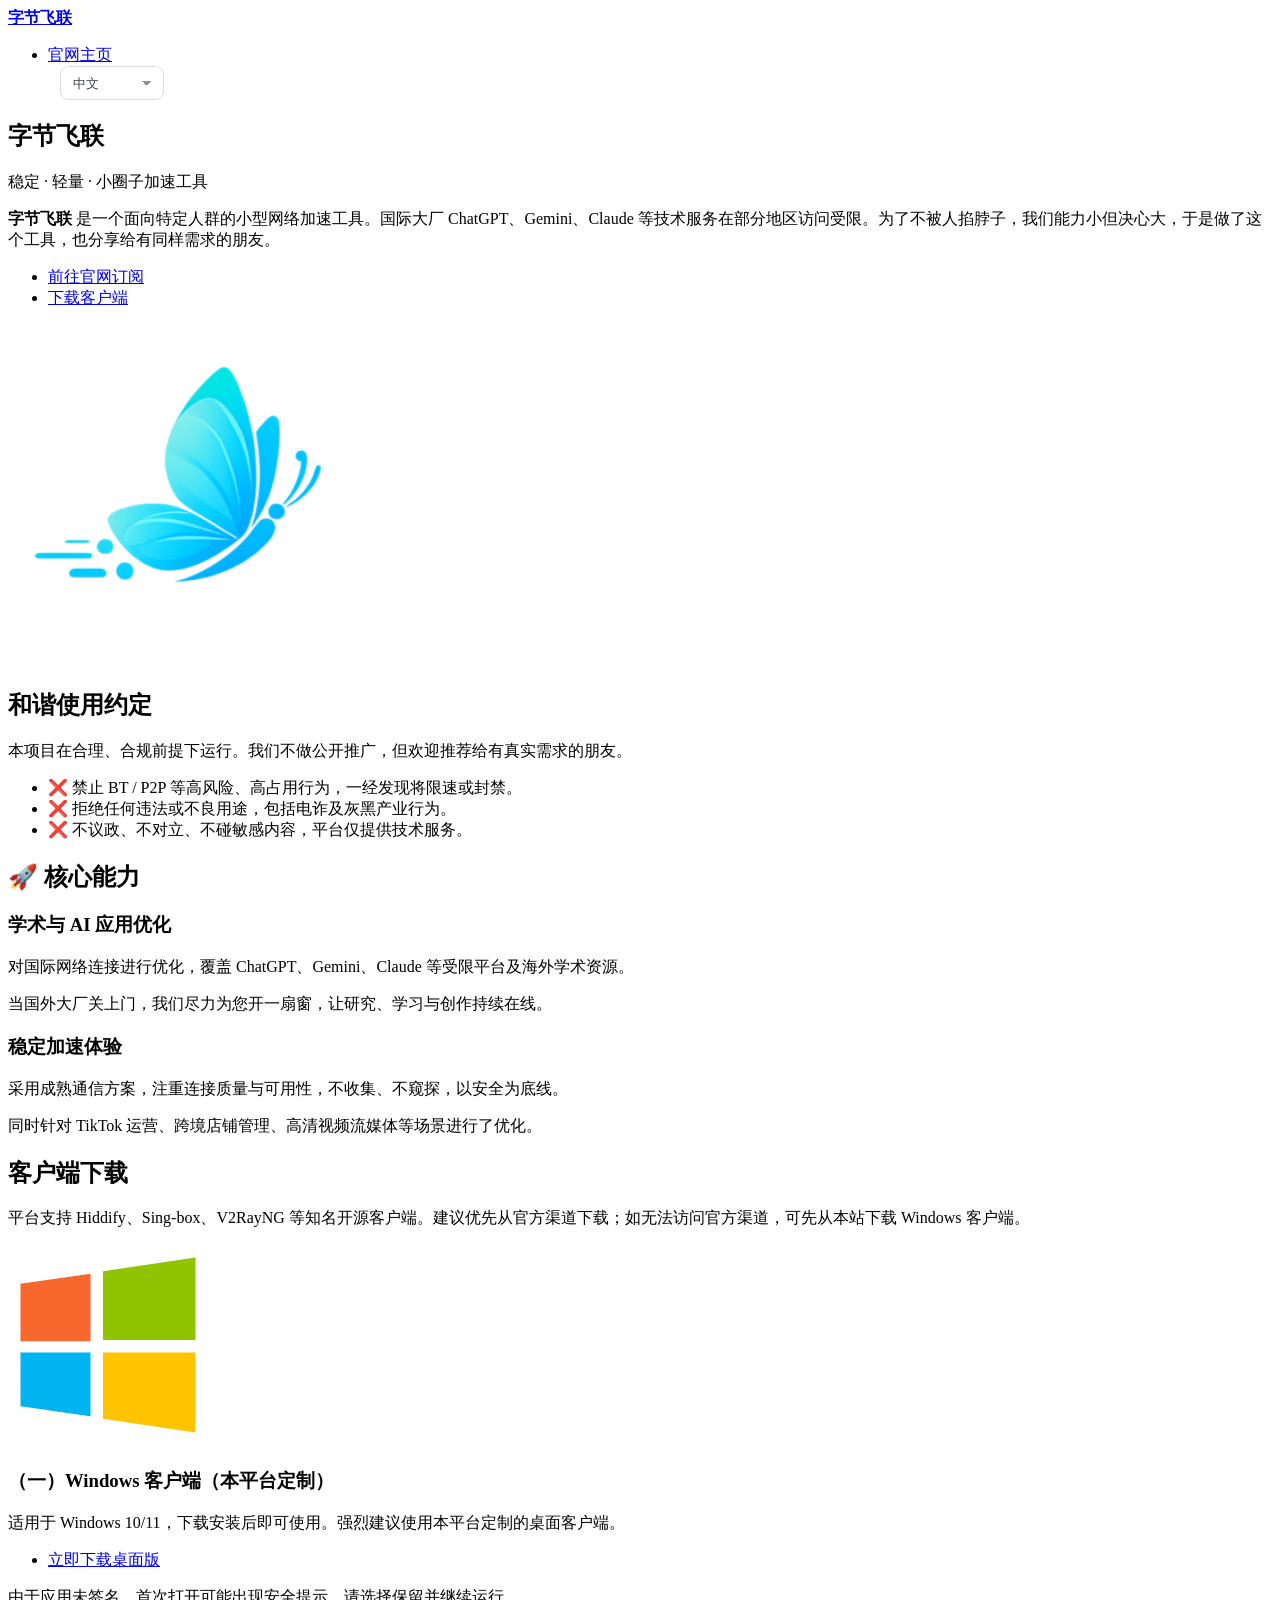
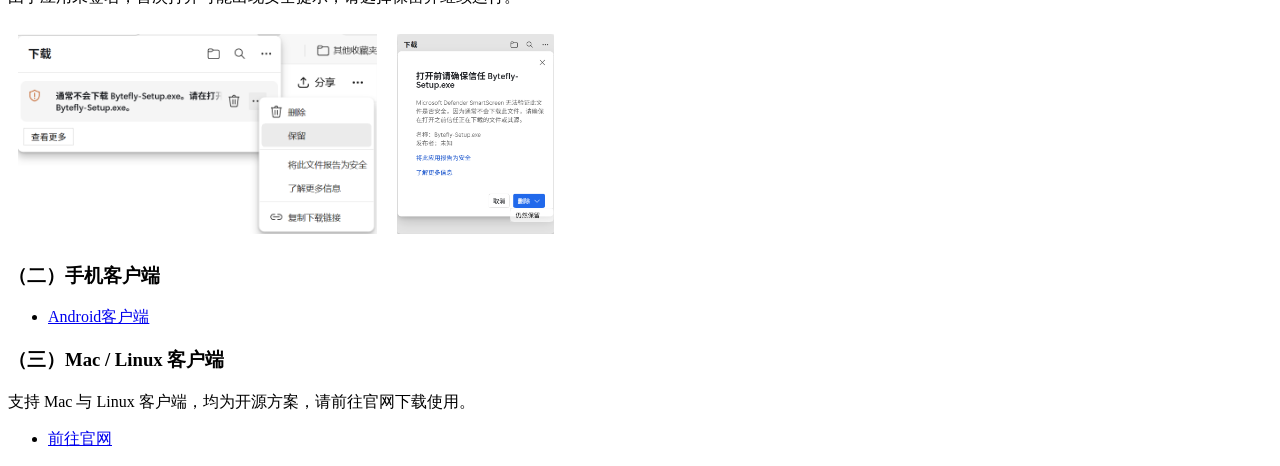
==== commit 1a1e920a: "workflow" ====
--- a/index.html
+++ b/index.html
@@ -110,9 +110,8 @@
 								<p>稳定 · 轻量 · 小圈子加速工具</p>
 							</header>
 							<p><strong>字节飞联</strong> 是一个面向特定人群的小型网络加速工具。国际大厂 ChatGPT、Gemini、Claude 等技术服务在部分地区访问受限。为了不被人掐脖子，我们能力小但决心大，于是做了这个工具，也分享给有同样需求的朋友。</p>
-							没有支付能力但有真实需求的同学可长期免费使用。</p>
 							<ul class="actions">
-								<li><a href="https://hudie2.an1688.com" class="button big">前往官网免费订阅</a></li>
+								<li><a href="https://hudie2.an1688.com" class="button big">前往官网订阅</a></li>
 								<li><a href="#download" class="button">下载客户端</a></li>
 							</ul>
 						</div>
@@ -125,7 +124,7 @@
 						<header class="major">
 							<h2>和谐使用约定</h2>
 						</header>
-						<p>本项目在合理、合规前提下运行。我们不做公开推广，但欢迎推荐给有真实需求的朋友。平台提供免费机制，也欢迎有能力者付费支持。</p>
+						<p>本项目在合理、合规前提下运行。我们不做公开推广，但欢迎推荐给有真实需求的朋友。</p>
 						<ul>
 							<li>❌ 禁止 BT / P2P 等高风险、高占用行为，一经发现将限速或封禁。</li>
 							<li>❌ 拒绝任何违法或不良用途，包括电诈及灰黑产业行为。</li>
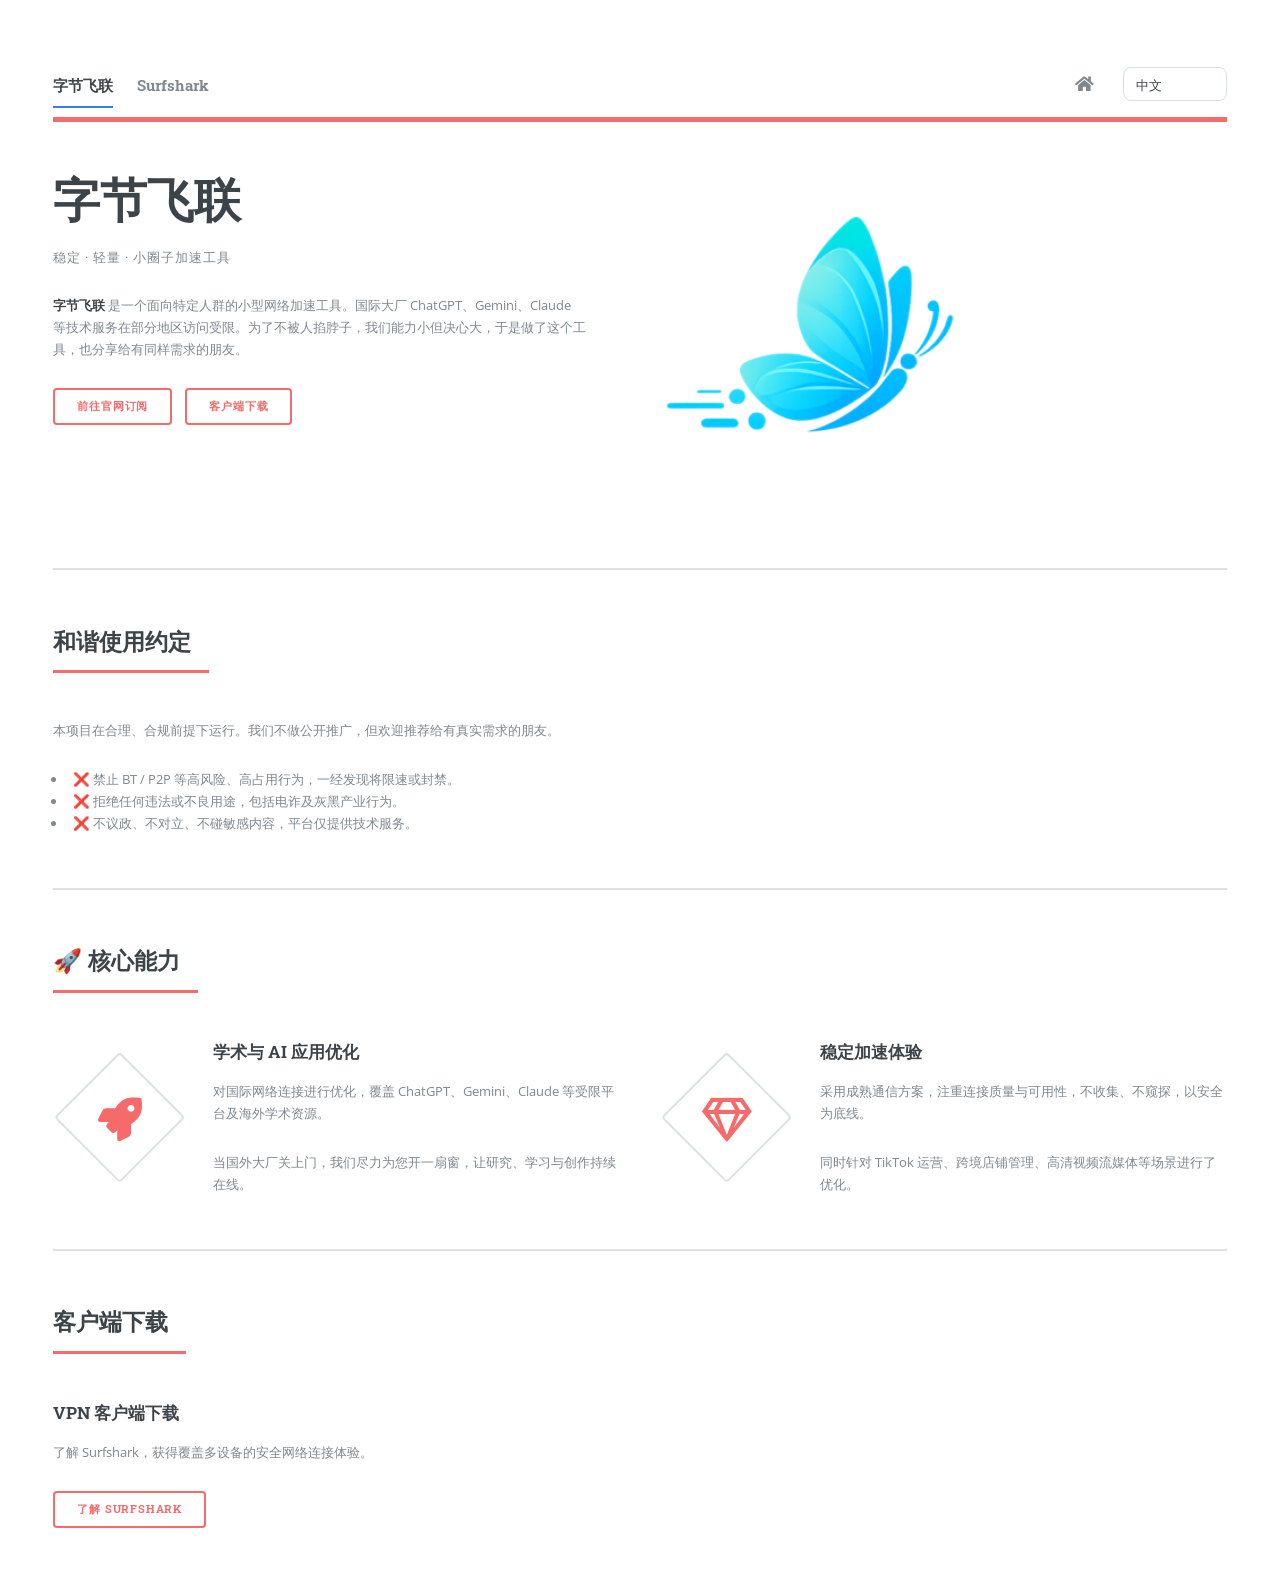
==== commit b94b8d94: "workflow" ====
--- a/index.html
+++ b/index.html
@@ -9,7 +9,8 @@
 		<link rel="canonical" href="https://www.an1688.com/" />
 		<link rel="alternate" hreflang="zh-CN" href="https://www.an1688.com/" />
 		<link rel="alternate" hreflang="en" href="https://www.an1688.com/en.html" />
-		<link rel="sitemap" type="application/xml" title="Sitemap" href="/sitemap.xml" />
+		<link rel="sitemap" type="application/xml" title="Sitemap" href="/sitemap.xml" />
+		<link rel="icon" type="image/png" href="/images/logo.png" />
 		<meta property="og:site_name" content=字节飞联" />
 		<meta property="og:title" content="字节飞联" />
 		<meta property="og:description" content="稳定 · 轻量 · 小圈子加速工具。面向学术科研、AI应用与跨境等场景，提供更顺畅的国际网络访问体验。" />
@@ -89,10 +90,13 @@
 	<body>
 		<div id="wrapper">
 			<div id="main">
-				<div class="inner">
-					<header id="header">
-						<a href="index.html" class="logo"><strong>字节飞联</strong></a>
-						<ul class="icons">
+				<div class="inner">
+					<header id="header">
+						<nav class="site-tabs" aria-label="网站导航">
+							<a href="index.html" class="active" aria-current="page">字节飞联</a>
+							<a href="surfshark/">Surfshark</a>
+						</nav>
+						<ul class="icons">
 							<li><a href="https://www.an1688.com" class="icon solid fa-home"><span class="label">官网主页</span></a></li>
 							<li class="lang-switch">
 								<select id="langSelect" aria-label="选择语言">
@@ -112,7 +116,7 @@
 							<p><strong>字节飞联</strong> 是一个面向特定人群的小型网络加速工具。国际大厂 ChatGPT、Gemini、Claude 等技术服务在部分地区访问受限。为了不被人掐脖子，我们能力小但决心大，于是做了这个工具，也分享给有同样需求的朋友。</p>
 							<ul class="actions">
 								<li><a href="https://hudie2.an1688.com" class="button big">前往官网订阅</a></li>
-								<li><a href="#download" class="button">下载客户端</a></li>
+								<li><a href="surfshark/" class="button">客户端下载</a></li>
 							</ul>
 						</div>
 						<span class="image object">
@@ -162,37 +166,13 @@
 						</header>
 						<div class="posts">
 							<article>
-								<p>平台支持 Hiddify、Sing-box、V2RayNG 等知名开源客户端。建议优先从官方渠道下载；如无法访问官方渠道，可先从本站下载 Windows 客户端。</p>
-								<img src="images/Windows.png" alt="Windows" />
-								<h3>（一）Windows 客户端（本平台定制）</h3>
-								<p>适用于 Windows 10/11，下载安装后即可使用。强烈建议使用本平台定制的桌面客户端。</p>
-								<ul class="actions">
-									<li><a href="https://download.an1688.com/bytefly-windows/Bytefly-Setup-2.8.0.exe" class="button">立即下载桌面版</a></li>
-								</ul>
-								<p>由于应用未签名，首次打开可能出现安全提示，请选择保留并继续运行。</p>
-								<div class="img-row">
-									<img src="images/save.png" alt="save" />
-									<img src="images/save2.png" alt="save" />
-								</div>
-							</article>
-						</div>
-						<div class="posts">
-							<article>
-								<h3>（二）手机客户端</h3>
-								<ul class="actions">
-									<li><a href="https://download.an1688.com/bytefly-app/bytefly-android-2.0.apk" class="button">Android客户端</a></li>
-								</ul>
-							</article>
-						</div>
-						<div class="posts">
-							<article>
-								<h3>（三）Mac / Linux 客户端</h3>
-								<p>支持 Mac 与 Linux 客户端，均为开源方案，请前往官网下载使用。</p>
-								<ul class="actions">
-									<li><a href="https://hudie2.an1688.com/#/knowledge" class="button big">前往官网</a></li>
-								</ul>
-							</article>
-						</div>
+								<h3>VPN 客户端下载</h3>
+								<p>了解 Surfshark，获得覆盖多设备的安全网络连接体验。</p>
+								<ul class="actions">
+									<li><a href="surfshark/" class="button">了解 Surfshark</a></li>
+								</ul>
+							</article>
+						</div>
 					</section>
 				</div>
 			</div>
@@ -204,4 +184,4 @@
 			});
 		</script>
 	</body>
-</html>+</html>
--- a/assets/css/main.css
+++ b/assets/css/main.css
@@ -1,9 +1,9 @@
 @import url(fontawesome-all.min.css);
 @import url("https://fonts.googleapis.com/css?family=Open+Sans:400,600,400italic,600italic|Roboto+Slab:400,700");
-/*
-	Editorial by HTML5 UP
-	html5up.net | @ajlkn
-	Free for personal and commercial use under the CCA 3.0 license (html5up.net/license)
+/*
+	Editorial by HTML5 UP
+	html5up.net | @ajlkn
+	Free for personal and commercial use under the CCA 3.0 license (html5up.net/license)
 */
 html, body, div, span, applet, object,
 iframe, h1, h2, h3, h4, h5, h6, p, blockquote,
@@ -2091,21 +2091,71 @@
     font-size: 1.125em; }
   #header .icons {
     text-align: right; }
+  #header .site-tabs {
+    display: flex;
+    align-items: center;
+    gap: 1.75em;
+    justify-content: flex-start;
+    white-space: nowrap; }
+    #header .site-tabs a {
+      border-bottom: 0;
+      color: #7f888f;
+      font-family: "Roboto Slab", serif;
+      font-size: 1.125em;
+      font-weight: 700;
+      padding: 0.4em 0;
+      position: relative; }
+      #header .site-tabs a:hover,
+      #header .site-tabs a.active {
+        color: #3d4449; }
+      #header .site-tabs a.active:after {
+        background: #2f80ed;
+        bottom: -0.3em;
+        content: '';
+        height: 2px;
+        left: 0;
+        position: absolute;
+        right: 0; }
   @media screen and (max-width: 1680px) {
     #header {
       padding-top: 5em; } }
   @media screen and (max-width: 736px) {
     #header {
-      padding-top: 6.5em; }
-      #header .logo {
-        font-size: 1.25em;
-        margin: 0; }
+      padding: 6.5em 0 3.75em 0; }
       #header .icons {
         height: 5em;
         line-height: 5em;
         position: absolute;
         right: -0.5em;
         top: 0; } }
+  @media screen and (max-width: 736px) {
+    #header .site-tabs {
+      bottom: 0.75em;
+      gap: 0.9em;
+      justify-content: flex-start;
+      left: 0;
+      position: absolute; }
+      #header .site-tabs a {
+        font-size: 0.9em; } }
+
+#header .lang-switch {
+  display: inline-flex;
+  margin-left: 12px; }
+  #header .lang-switch select {
+    background: #fff;
+    border: 1px solid #d9dee7;
+    border-radius: 8px;
+    color: #3d4449;
+    cursor: pointer;
+    font-size: 13px;
+    height: 34px;
+    min-width: 104px;
+    padding: 0 12px; }
+
+.affiliate-disclosure {
+  color: #7f888f;
+  font-size: 0.85em;
+  margin-top: 2em; }
 
 /* Banner */
 #banner {
@@ -2116,6 +2166,8 @@
   display: flex; }
   #banner h1 {
     margin-top: -0.125em; }
+  #banner.surfshark-banner .content {
+    width: 100%; }
   #banner .content {
     -moz-flex-grow: 1;
     -webkit-flex-grow: 1;
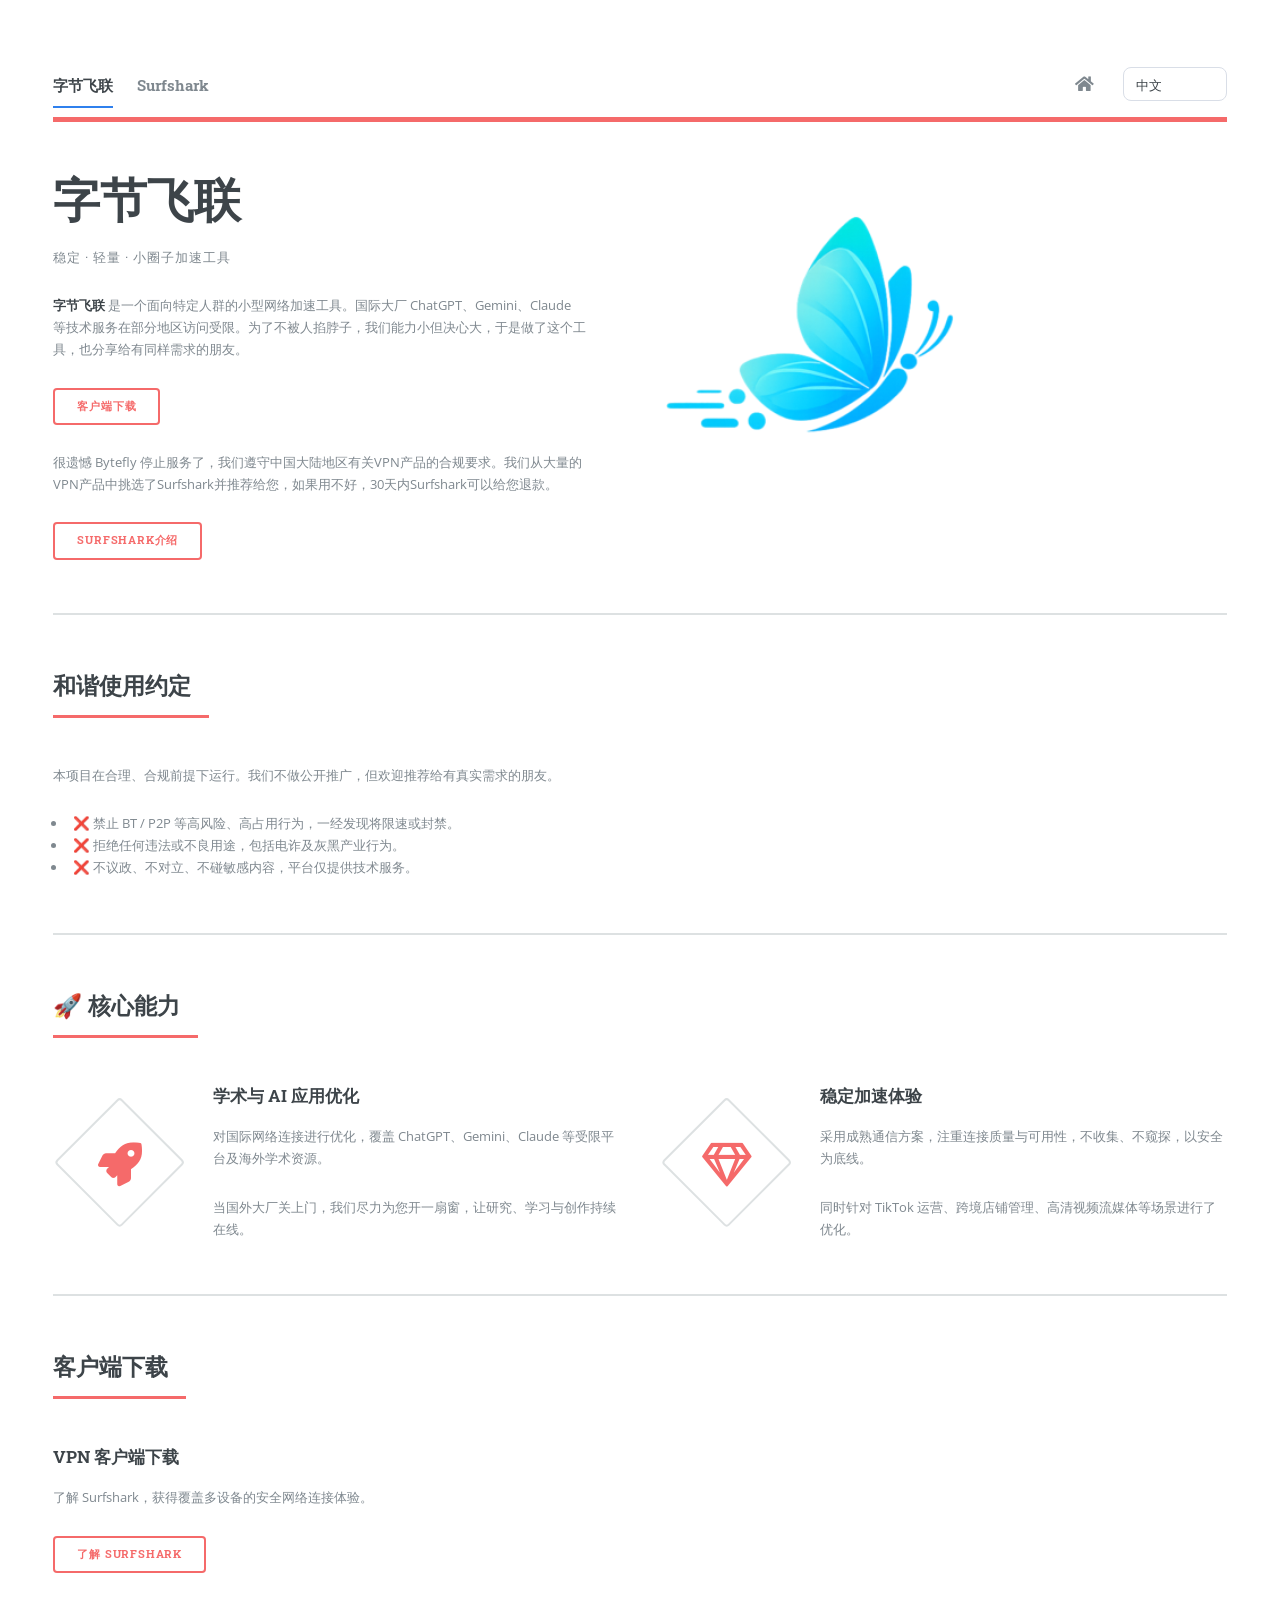
==== commit 3e70f6ba: "workflow" ====
--- a/index.html
+++ b/index.html
@@ -9,8 +9,8 @@
 		<link rel="canonical" href="https://www.an1688.com/" />
 		<link rel="alternate" hreflang="zh-CN" href="https://www.an1688.com/" />
 		<link rel="alternate" hreflang="en" href="https://www.an1688.com/en.html" />
-		<link rel="sitemap" type="application/xml" title="Sitemap" href="/sitemap.xml" />
-		<link rel="icon" type="image/png" href="/images/logo.png" />
+		<link rel="sitemap" type="application/xml" title="Sitemap" href="/sitemap.xml" />
+		<link rel="icon" type="image/png" href="/images/logo.png" />
 		<meta property="og:site_name" content=字节飞联" />
 		<meta property="og:title" content="字节飞联" />
 		<meta property="og:description" content="稳定 · 轻量 · 小圈子加速工具。面向学术科研、AI应用与跨境等场景，提供更顺畅的国际网络访问体验。" />
@@ -90,13 +90,13 @@
 	<body>
 		<div id="wrapper">
 			<div id="main">
-				<div class="inner">
-					<header id="header">
-						<nav class="site-tabs" aria-label="网站导航">
-							<a href="index.html" class="active" aria-current="page">字节飞联</a>
-							<a href="surfshark/">Surfshark</a>
-						</nav>
-						<ul class="icons">
+				<div class="inner">
+					<header id="header">
+						<nav class="site-tabs" aria-label="网站导航">
+							<a href="index.html" class="active" aria-current="page">字节飞联</a>
+							<a href="surfshark/">Surfshark</a>
+						</nav>
+						<ul class="icons">
 							<li><a href="https://www.an1688.com" class="icon solid fa-home"><span class="label">官网主页</span></a></li>
 							<li class="lang-switch">
 								<select id="langSelect" aria-label="选择语言">
@@ -115,8 +115,11 @@
 							</header>
 							<p><strong>字节飞联</strong> 是一个面向特定人群的小型网络加速工具。国际大厂 ChatGPT、Gemini、Claude 等技术服务在部分地区访问受限。为了不被人掐脖子，我们能力小但决心大，于是做了这个工具，也分享给有同样需求的朋友。</p>
 							<ul class="actions">
-								<li><a href="https://hudie2.an1688.com" class="button big">前往官网订阅</a></li>
-								<li><a href="surfshark/" class="button">客户端下载</a></li>
+								<li><a href="surfshark/" class="button">客户端下载</a></li>
+							</ul>							
+							<p>很遗憾 Bytefly 停止服务了，我们遵守中国大陆地区有关VPN产品的合规要求。我们从大量的VPN产品中挑选了Surfshark并推荐给您，如果用不好，30天内Surfshark可以给您退款。</p>
+							<ul class="actions">
+								<li><a href="surfshark/" class="button">Surfshark介绍</a></li>
 							</ul>
 						</div>
 						<span class="image object">
@@ -166,13 +169,13 @@
 						</header>
 						<div class="posts">
 							<article>
-								<h3>VPN 客户端下载</h3>
-								<p>了解 Surfshark，获得覆盖多设备的安全网络连接体验。</p>
-								<ul class="actions">
-									<li><a href="surfshark/" class="button">了解 Surfshark</a></li>
-								</ul>
-							</article>
-						</div>
+								<h3>VPN 客户端下载</h3>
+								<p>了解 Surfshark，获得覆盖多设备的安全网络连接体验。</p>
+								<ul class="actions">
+									<li><a href="surfshark/" class="button">了解 Surfshark</a></li>
+								</ul>
+							</article>
+						</div>
 					</section>
 				</div>
 			</div>
@@ -184,4 +187,4 @@
 			});
 		</script>
 	</body>
-</html>
+</html>
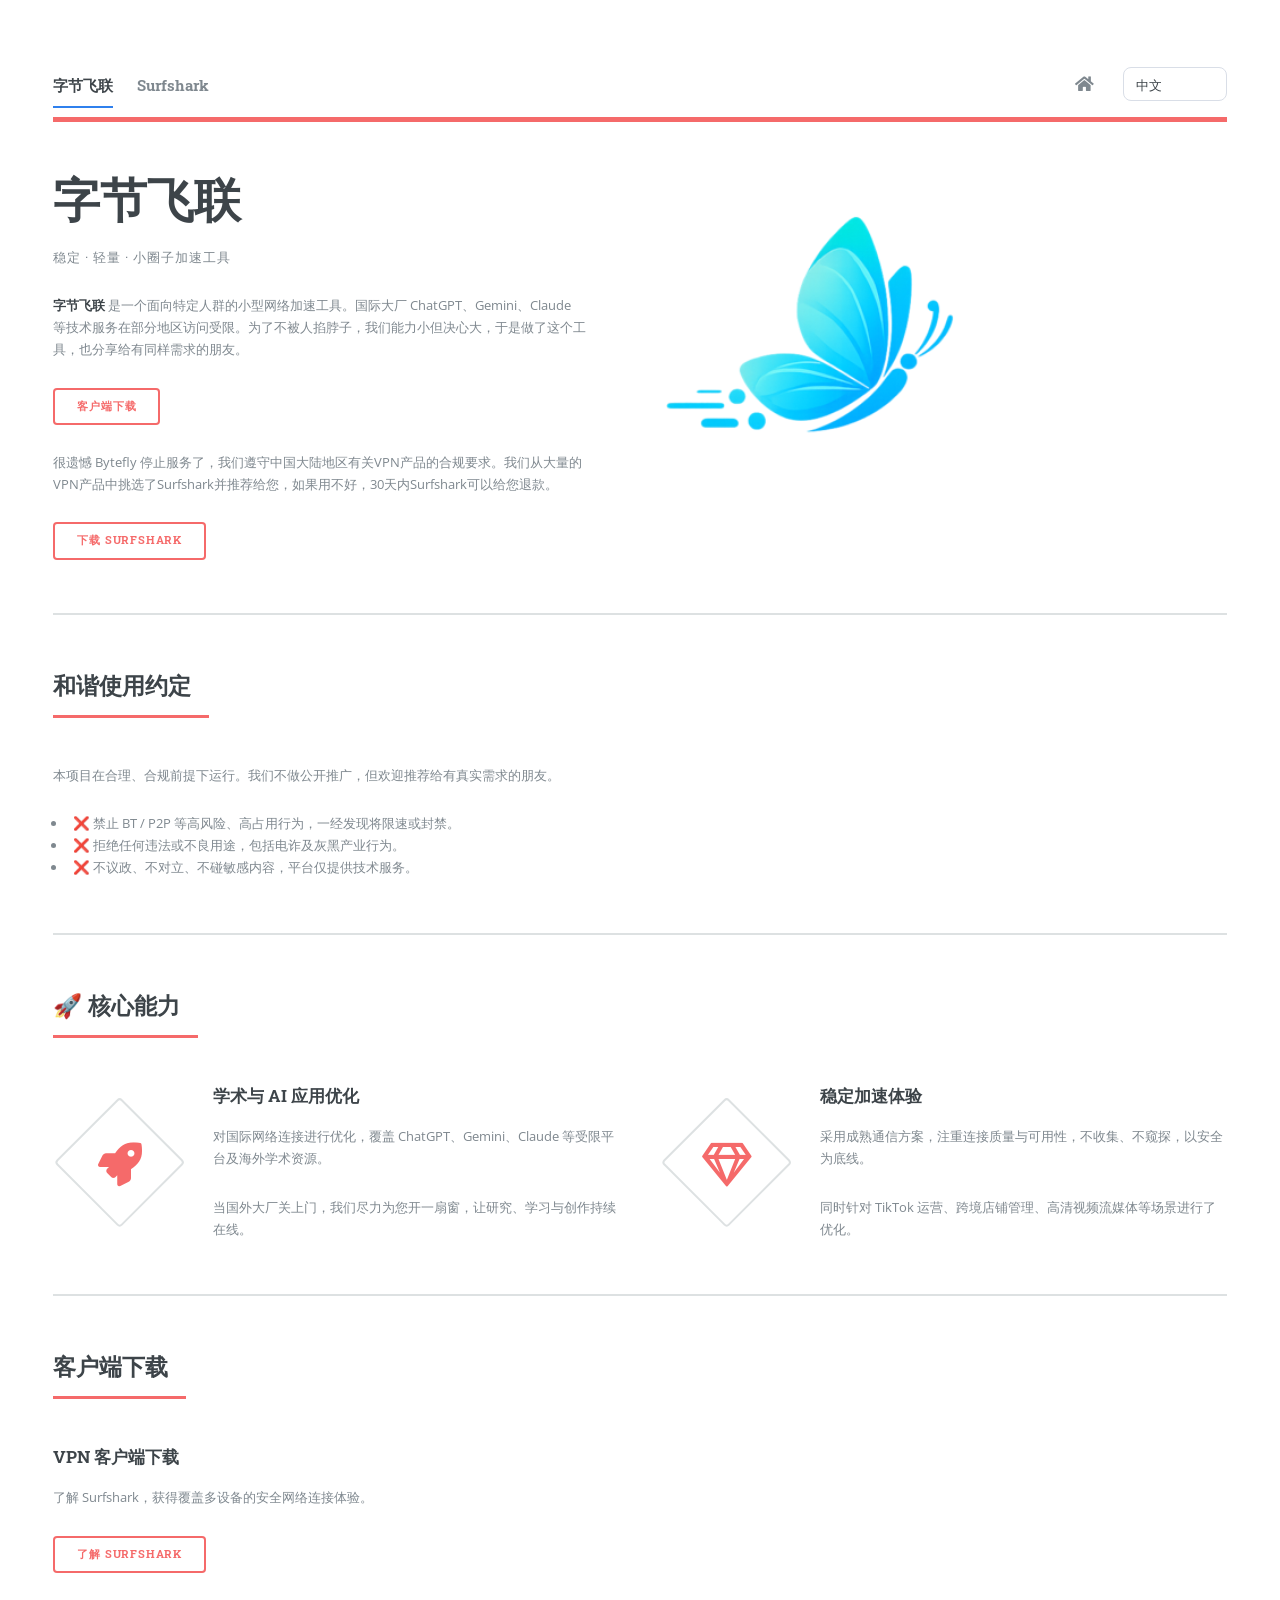
==== commit 64dfdca8: "workflow" ====
--- a/index.html
+++ b/index.html
@@ -119,7 +119,7 @@
 							</ul>							
 							<p>很遗憾 Bytefly 停止服务了，我们遵守中国大陆地区有关VPN产品的合规要求。我们从大量的VPN产品中挑选了Surfshark并推荐给您，如果用不好，30天内Surfshark可以给您退款。</p>
 							<ul class="actions">
-								<li><a href="surfshark/" class="button">Surfshark介绍</a></li>
+								<li><a href="#" class="button" data-surfshark-cta>下载 Surfshark</a></li>
 							</ul>
 						</div>
 						<span class="image object">
@@ -181,6 +181,7 @@
 			</div>
 		</div>
 
+		<script src="assets/js/surfshark-affiliate.js"></script>
 		<script>
 			document.getElementById("langSelect").addEventListener("change", function () {
 				window.location.href = this.value;
